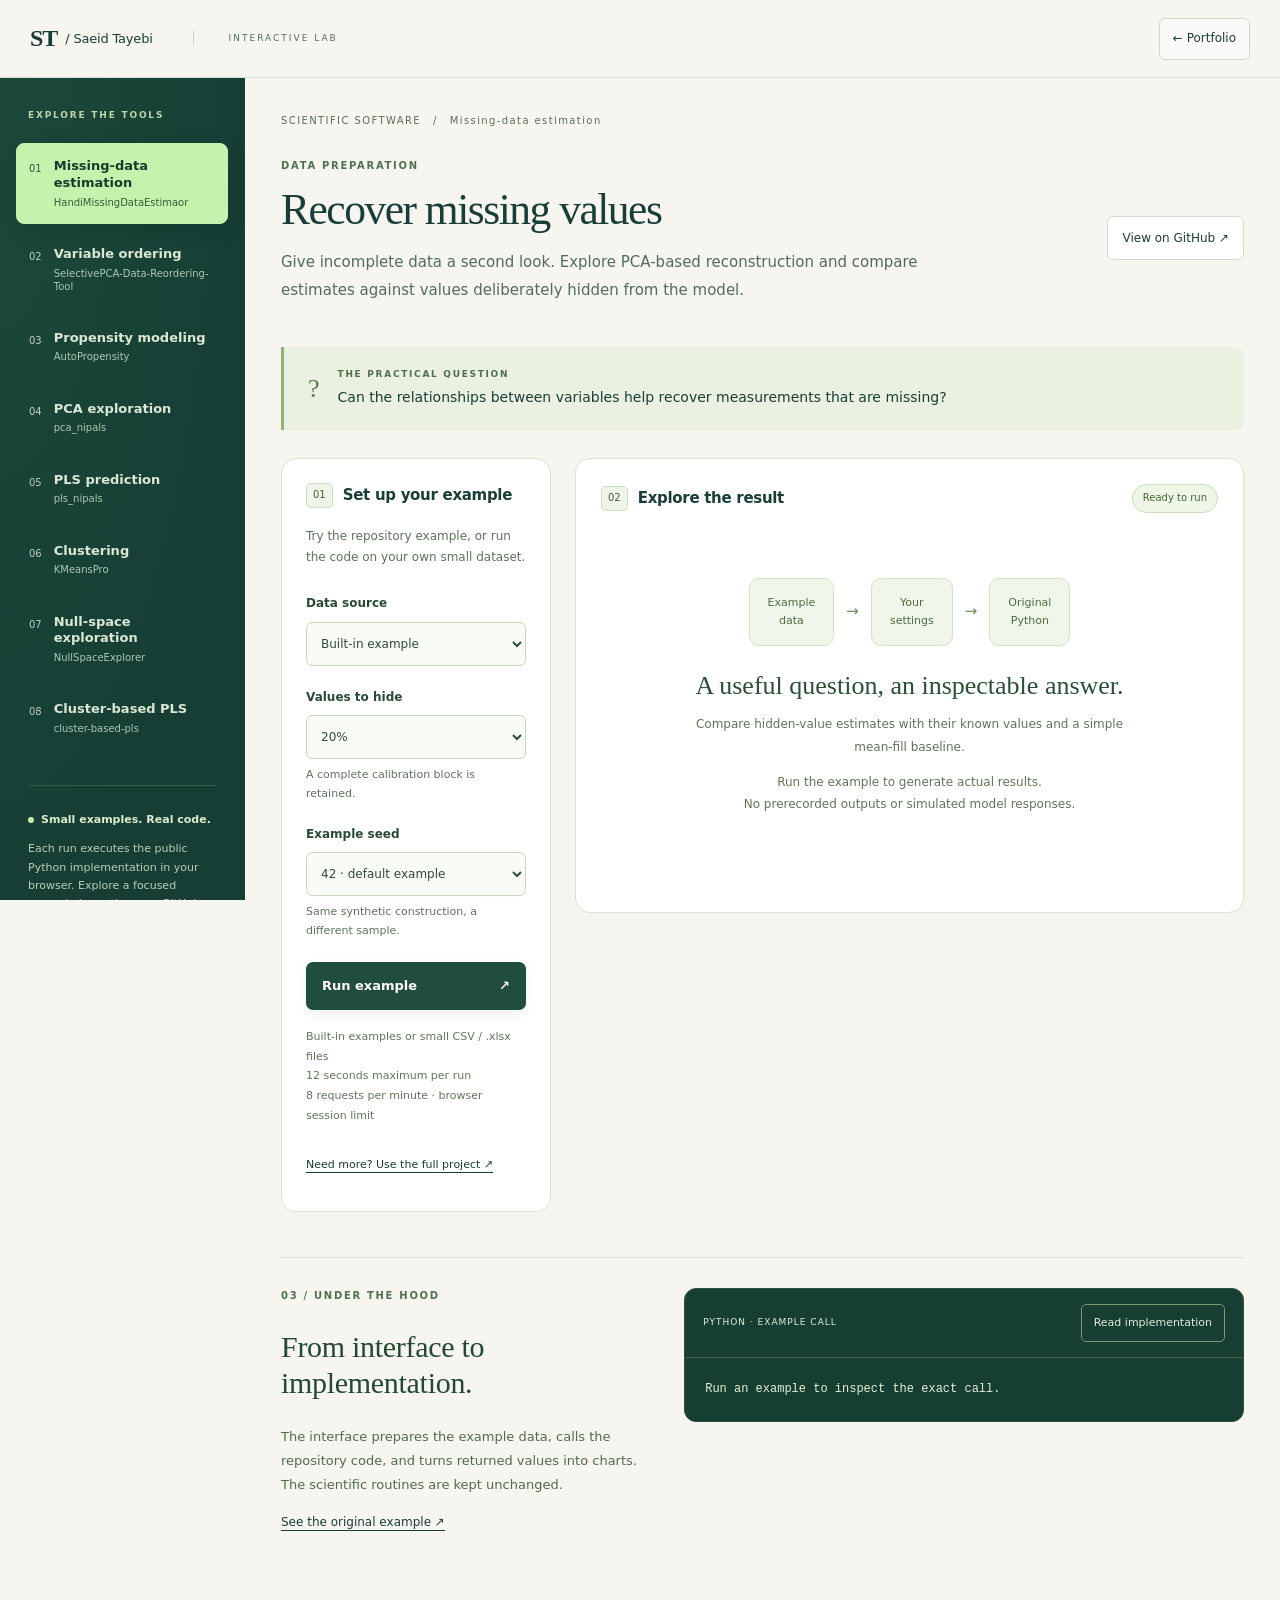
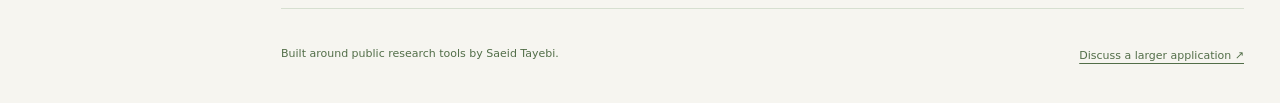
==== lab.html @ c01d47ee "Publish portfolio and browser-powered interactive tools" ====
<!doctype html>
<html lang="en"><head><meta charset="utf-8"><meta name="viewport" content="width=device-width,initial-scale=1"><meta name="description" content="Explore Saeid Tayebi's public scientific Python tools through small, interactive examples."><title>Interactive Lab | Saeid Tayebi</title><link rel="stylesheet" href="lab.css"><script src="browser-runtime.js" defer></script><script src="lab.js" defer></script></head>
<body><a class="skip" href="#workspace">Skip to workspace</a><header class="topbar"><a class="brand" href="./">ST<span> / Saeid Tayebi</span></a><span class="lab-label">INTERACTIVE LAB</span><a href="./#code" class="back">← Portfolio</a></header>
<div class="shell"><aside class="sidebar"><p class="overline">EXPLORE THE TOOLS</p><nav id="tool-nav" aria-label="Scientific tools"></nav><div class="side-note"><span class="status-dot"></span><strong>Small examples. Real code.</strong><p>Each run executes the public Python implementation in your browser. Explore a focused example here, then use GitHub for larger analyses.</p></div><a class="sidebar-source" href="https://github.com/saeid-tayebi">All public repositories ↗</a></aside>
<main id="workspace"><div class="breadcrumb">SCIENTIFIC SOFTWARE <span>/</span> <span id="breadcrumb"></span></div><section class="tool-hero"><div><p id="category" class="overline"></p><h1 id="title"></h1><p id="description" class="description"></p></div><a id="repo-link" class="source-link" href="https://github.com/saeid-tayebi">View on GitHub ↗</a></section>
<div class="question"><span class="question-icon" aria-hidden="true">?</span><div><p class="overline">THE PRACTICAL QUESTION</p><p id="question"></p></div></div>
<div class="workspace-grid"><form id="controls" class="control-panel"><div class="panel-heading"><span class="step">01</span><h2>Set up your example</h2></div><p class="panel-intro">Try the repository example, or run the code on your own small dataset.</p><label class="field"><span class="field-label">Data source</span><select id="data-mode"><option value="example">Built-in example</option><option value="upload">Use my data · CSV / Excel</option></select></label><div id="upload-panel" hidden><label class="field"><span class="field-label">Choose a file</span><input id="upload-file" type="file" accept=".csv,.xlsx"><small id="upload-limit"></small></label><p class="privacy-note">Your file is processed in your browser by the original Python code. It is not uploaded to GitHub or a computation server. The first run downloads Python and its libraries.</p><button id="inspect-file" class="inspect-button" type="button">Read columns</button><p id="file-status" role="status" aria-live="polite"></p><div id="column-select"></div></div><div id="fields"></div><button id="run" class="run-button" type="submit">Run example <span aria-hidden="true">↗</span></button><p class="limit-note">Built-in examples or small CSV / .xlsx files<br>12 seconds maximum per run<br>8 requests per minute · browser session limit</p><a id="full-link" class="full-link" href="https://github.com/saeid-tayebi">Need more? Use the full project ↗</a></form>
<div class="output-panel"><div class="output-heading"><div class="panel-heading"><span class="step">02</span><h2>Explore the result</h2></div><span class="run-state" id="run-state">Ready to run</span></div><div id="notice" role="status" aria-live="polite"></div><div id="empty" class="empty"><div class="flow" aria-hidden="true"><span>Example<br>data</span><i>→</i><span>Your<br>settings</span><i>→</i><span>Original<br>Python</span></div><h3>A useful question, an inspectable answer.</h3><p id="empty-description"></p><p>Run the example to generate actual results.<br>No prerecorded outputs or simulated model responses.</p></div><div id="results" hidden><p id="result-settings" class="result-settings"></p><div id="metrics" class="metrics"></div><div id="charts" class="charts"></div><div class="takeaway"><p class="overline">HOW TO READ THIS</p><p id="insight"></p></div><details class="data-details"><summary>Inspect the result values</summary><div id="table" class="table-wrap" tabindex="0"></div></details><details class="data-details"><summary>Example data & model configuration</summary><p id="dataset"></p><pre id="configuration"></pre></details></div></div></div>
<section class="under-hood"><div><p class="overline">03 / UNDER THE HOOD</p><h2>From interface to implementation.</h2><p>The interface prepares the example data, calls the repository code, and turns returned values into charts. The scientific routines are kept unchanged.</p><a id="example-link" href="https://github.com/saeid-tayebi">See the original example ↗</a></div><div class="code-panel"><div class="code-header"><span>PYTHON · EXAMPLE CALL</span><button id="source-toggle" type="button" aria-expanded="false">Read implementation</button></div><pre><code id="snippet">Run an example to inspect the exact call.</code></pre><div id="implementation" hidden><p id="source-path"></p><pre><code id="source-code"></code></pre></div></div></section>
<footer><p>Built around public research tools by Saeid Tayebi.</p><a href="mailto:tayebis@mcmaster.ca">Discuss a larger application ↗</a></footer></main></div></body></html>
---- lab.css ----
*{box-sizing:border-box}html{scroll-behavior:smooth}body{margin:0;background:#f5f6f2;color:#20352f;font:14px/1.65 system-ui,-apple-system,BlinkMacSystemFont,sans-serif}button,input,select{font:inherit}button,a,summary,select{touch-action:manipulation}a{color:inherit;text-underline-offset:4px}a:hover{color:#a24a2d}button:focus-visible,a:focus-visible,select:focus-visible,summary:focus-visible,[tabindex]:focus-visible{outline:3px solid #cf7547;outline-offset:4px}.skip{position:absolute;left:-10000px}.skip:focus{left:20px;top:10px;z-index:20;background:white;padding:10px}.topbar{height:76px;border-bottom:1px solid #d8dfd7;display:flex;align-items:center;padding:0 35px;background:#fafbf7;gap:40px}.brand{text-decoration:none;font-weight:800;font-size:18px}.brand span{font-size:13px;font-weight:500}.lab-label{font-size:10px;letter-spacing:2px;color:#5b7067;border-left:1px solid #cbd5cc;padding-left:35px}.back{margin-left:auto;font-size:12px;text-decoration:none}.shell{display:grid;grid-template-columns:247px minmax(0,1fr);max-width:1600px;margin:auto}.sidebar{border-right:1px solid #d8dfd7;padding:36px 20px;min-height:calc(100vh - 76px);background:#eef2ea}.overline{font-size:10px;font-weight:750;letter-spacing:1.6px;color:#63776a;margin:0 0 12px}.sidebar>.overline{padding-left:12px}#tool-nav{display:grid;gap:5px}#tool-nav button{border:0;text-align:left;background:transparent;color:#4f645a;cursor:pointer;display:flex;gap:12px;padding:13px 12px;align-items:center;width:100%;border-radius:5px}#tool-nav button:hover{background:#e0e8dc}#tool-nav button.active{background:#204e40;color:#fff;box-shadow:0 4px 10px #23443512}#tool-nav .number{font-size:10px;opacity:.7;align-self:flex-start;margin-top:3px}#tool-nav .nav-title{font-size:13px;font-weight:600;line-height:1.3}#tool-nav small{display:block;font-weight:400;font-size:10px;margin-top:4px;opacity:.8}.side-note{margin:35px 12px 0;border-top:1px solid #cbd6c8;padding-top:25px;font-size:11px;color:#617363}.side-note strong{font-size:11px;color:#324e3e}.status-dot{display:inline-block;width:6px;height:6px;border-radius:100%;background:#4f8867;margin-right:7px}.sidebar-source{display:block;font-size:11px;margin:25px 12px}main{padding:36px 42px 0;min-width:0}.breadcrumb{font-size:9px;letter-spacing:1.4px;color:#809082;display:flex;gap:12px;margin-bottom:28px}.tool-hero{display:flex;gap:25px;align-items:center;justify-content:space-between}.tool-hero>div{max-width:660px}h1{font:normal clamp(32px,3.5vw,48px)/1.1 Georgia,serif;letter-spacing:-1px;margin:10px 0 16px}h2{font-size:15px;line-height:1.3;font-weight:650;letter-spacing:-.3px}h3{font-size:17px;font-weight:550}.description{color:#5c7164;font-size:15px;line-height:1.7}.source-link{font-size:11px;text-decoration:none;white-space:nowrap;border:1px solid #cbd6c8;padding:10px 14px;border-radius:3px}.question{display:flex;gap:18px;align-items:center;background:#e9eee1;border-left:3px solid #a6b98f;padding:18px 22px;margin:25px 0}.question-icon{font:26px Georgia;color:#819369}.question .overline{font-size:9px;margin-bottom:4px}.question p:last-child{margin:0;font-size:14px}.workspace-grid{display:grid;grid-template-columns:245px minmax(0,1fr);gap:22px;align-items:start}.control-panel,.output-panel{background:#fff;border:1px solid #dce3d9;border-radius:7px;padding:22px}.panel-heading{display:flex;align-items:center;gap:10px}.step{border:1px solid #cad7c5;color:#617b55;font-size:10px;padding:3px 6px;border-radius:3px}.panel-heading h2{margin:0}.panel-intro{font-size:11px;line-height:1.7;color:#788577;margin:18px 0 25px}.field{display:block;margin-bottom:22px}.field-label{display:block;font-size:12px;font-weight:650;margin-bottom:8px}.field select{width:100%;border:1px solid #ccd7c8;border-radius:4px;padding:10px;background:#f9fbf6;color:#304a3b;font-size:12px;cursor:pointer}.field small{display:block;font-size:10px;color:#788577;line-height:1.5;margin-top:7px}.run-button{border:0;background:#204e40;color:white;padding:13px 16px;width:100%;border-radius:4px;cursor:pointer;display:flex;justify-content:space-between;align-items:center;font-size:12px;font-weight:650}.run-button:hover{background:#35644c}.run-button:disabled{opacity:.55;cursor:wait}.limit-note{font-size:10px;line-height:1.8;color:#788577;margin:17px 0}.full-link{font-size:10px}.output-panel{padding:22px 24px;min-height:430px}.output-heading{display:flex;justify-content:space-between;align-items:center;gap:15px;margin-bottom:20px}.run-state{font-size:9px;color:#68815b;border:1px solid #d1dec7;background:#f4f8ef;border-radius:20px;padding:4px 9px;white-space:nowrap}.empty{text-align:center;max-width:440px;margin:60px auto;color:#7a8779}.empty h3{color:#4f6555;margin:24px 0 10px;font:22px/1.25 Georgia,serif}.empty p{font-size:12px}.flow{display:flex;justify-content:center;gap:12px;align-items:center}.flow span{font-size:10px;border:1px solid #d7e0ce;background:#f5f8f0;border-radius:6px;padding:12px 16px;color:#647d57}.flow i{font-size:15px;color:#acba9c;font-style:normal}.result-settings{font-size:10px;color:#7c897a;margin-top:0}.metrics{display:grid;grid-template-columns:repeat(3,minmax(0,1fr));gap:12px}.metric{background:#f5f8f0;border:1px solid #e3eadc;border-radius:5px;padding:14px 12px}.metric span{font-size:9px;color:#6f8067;display:block;line-height:1.4;min-height:25px}.metric strong{font-size:22px;line-height:1.3;letter-spacing:-.7px;display:block;color:#244b39;font-weight:550;overflow-wrap:anywhere}.metric small{font-size:11px;margin-left:3px}.charts{display:grid;gap:17px;margin-top:22px}.chart{border:1px solid #e0e7db;border-radius:6px;padding:16px 12px;min-width:0}.chart h3{font-size:12px;margin:0 0 12px 6px}.chart svg{width:100%;height:auto;display:block;overflow:visible}.chart svg circle{transition:r .1s;cursor:crosshair}.chart svg circle:hover{r:6;stroke:#193f31;stroke-width:2}.chart svg rect:hover{stroke:#193f31;stroke-width:2}.chart .plot-note{font-size:9px;color:#778672;margin:7px 8px 0}.chart svg text{font-family:system-ui,sans-serif}.legend{display:flex;gap:15px;justify-content:center;font-size:10px;margin-top:8px}.legend i{display:inline-block;width:7px;height:7px;border-radius:50%;margin-right:5px}.takeaway{background:#eef3e6;padding:17px 20px;border-radius:5px;margin-top:20px}.takeaway .overline{font-size:9px;margin-bottom:7px}.takeaway p:last-child{font-size:12px;color:#4e6348;line-height:1.8;margin:0}.data-details{border-top:1px solid #e2e7de;margin-top:16px;font-size:11px}.data-details summary{padding:13px 0;cursor:pointer;font-weight:550}.data-details p{color:#64735e;line-height:1.8}.table-wrap{overflow:auto;max-height:250px;border:1px solid #dce4d4}table{border-collapse:collapse;width:100%;font-size:10px;white-space:nowrap}th,td{text-align:left;padding:8px 10px;border-bottom:1px solid #e5ebdf}th{background:#eef3e6;position:sticky;top:0}.under-hood{display:grid;grid-template-columns:1fr 1.5fr;gap:30px;margin:45px 0;padding:30px 0;border-top:1px solid #d6dfd0}.under-hood h2{font:26px/1.2 Georgia,serif}.under-hood p:not(.overline){font-size:12px;color:#677961}.under-hood a{font-size:11px}.code-panel{background:#20392f;color:#e2edda;border-radius:6px;overflow:hidden;align-self:start;min-width:0}.code-header{display:flex;justify-content:space-between;align-items:center;gap:12px;border-bottom:1px solid #3a5043;padding:13px 16px;font-size:8px;letter-spacing:1px}.code-header button{font-size:10px;border:1px solid #687e64;background:transparent;color:#e2edda;border-radius:3px;padding:5px 8px;cursor:pointer;letter-spacing:0}pre{font:11px/1.8 ui-monospace,SFMono-Regular,Consolas,monospace;overflow:auto;margin:0;padding:18px;max-height:400px;tab-size:4}.data-details pre{color:#4a6043;padding:5px 0}.code-panel #implementation{border-top:1px solid #3a5043}.code-panel #source-path{font-size:10px;color:#b3c6aa;padding:0 18px}.code-panel #source-code{white-space:pre}#notice:not(:empty){padding:12px;background:#fcf2e5;color:#885531;border:1px solid #e9d4b6;font-size:12px;border-radius:4px;margin-bottom:15px}footer{border-top:1px solid #d6dfd0;display:flex;justify-content:space-between;gap:20px;padding:23px 0;font-size:10px;color:#7a8973}.heatmaps{display:grid;grid-template-columns:1fr 1fr;gap:12px}.heatmaps h4{font-size:10px;margin:0 0 8px;color:#63735d}.heat-grid{display:grid;gap:2px}.cell{height:8px;min-width:6px;border-radius:1px}.cell:hover{outline:2px solid #243e2e;outline-offset:1px}.cell.missing{background:#c57752!important}.heat-label{font-size:9px;color:#738369;margin-top:7px}@media(min-width:1400px){.charts{grid-template-columns:1fr 1fr}.chart svg{min-height:200px}.heatmaps{grid-template-columns:1fr}.cell{height:5px}}@media(max-width:1100px){main{padding:28px 24px 0}.shell{grid-template-columns:210px minmax(0,1fr)}.sidebar{padding:30px 12px}.workspace-grid{grid-template-columns:1fr}.control-panel{display:grid;grid-template-columns:1fr 1fr;gap:0 25px}.panel-intro{margin:10px 0 18px}.control-panel .panel-heading,.control-panel .panel-intro{grid-column:1/-1}.control-panel #fields{grid-row:3/7}.run-button{align-self:start}.limit-note{margin:15px 0 0}.full-link{margin-top:14px}.under-hood{grid-template-columns:1fr}.tool-hero{align-items:flex-start}.source-link{font-size:10px}}@media(max-width:700px){.topbar{padding:0 18px;height:65px;gap:15px}.lab-label{display:none}.brand span{font-size:11px}.back{font-size:11px}.shell{display:block}.sidebar{min-height:0;border-right:0;border-bottom:1px solid #d6dfd0;padding:15px}.sidebar>.overline{display:none}#tool-nav{display:flex;overflow:auto;padding-bottom:6px;gap:8px}#tool-nav button{min-width:155px;border:1px solid #d4dfcb;padding:10px}.side-note,.sidebar-source{display:none}main{padding:22px 16px 0}.breadcrumb{font-size:8px;margin-bottom:20px}.tool-hero{display:block}.tool-hero h1{font-size:36px}.source-link{display:inline-block;margin:0 0 8px}.description{font-size:14px}.question{padding:15px;gap:12px}.question p:last-child{font-size:12px}.control-panel{display:block;padding:20px}.control-panel #fields{display:grid;grid-template-columns:1fr 1fr;gap:16px}.field{margin:0 0 18px}.field-label{font-size:11px}.field small{font-size:9px}.output-panel{padding:18px 14px}.metrics{gap:7px}.metric{padding:10px 8px}.metric span{font-size:8px;min-height:32px}.metric strong{font-size:19px}.output-heading{gap:8px}.run-state{font-size:8px}.panel-heading h2{font-size:13px}.step{font-size:9px}.empty{margin:30px auto}.under-hood{margin:30px 0;gap:18px}footer{display:block}footer a{display:inline-block;margin-bottom:15px}.charts{gap:12px}.chart{padding:14px 9px}.code-header{flex-wrap:wrap}.heatmaps{gap:8px}}@media(prefers-reduced-motion:reduce){html{scroll-behavior:auto}*{transition:none!important}}

#upload-panel{border-top:1px solid #dde5d7;border-bottom:1px solid #dde5d7;margin-bottom:22px;padding:18px 0}.privacy-note{font-size:10px;color:#65775d;line-height:1.7;background:#f0f5e9;padding:12px;border-radius:4px}#upload-file{font-size:10px;max-width:100%;width:100%}.inspect-button{background:#eef4e7;color:#315238;border:1px solid #bdcfb0;border-radius:4px;padding:8px 12px;font-size:11px;cursor:pointer}.inspect-button:disabled{opacity:.5}.column-group{margin:18px 0;padding:0;border:0}.column-group legend{font-size:11px;font-weight:650;margin-bottom:8px}.column-choice{display:flex;gap:7px;align-items:flex-start;font-size:11px;margin:7px 0;overflow-wrap:anywhere}.column-choice input{accent-color:#28543e}.column-choice small{display:block;color:#7d8977;font-size:9px}.target-input{width:100%;border:1px solid #cbd6c4;padding:8px;border-radius:4px;font-size:12px}#file-status{font-size:10px;color:#5e7357;overflow-wrap:anywhere}#column-select select{width:100%}@media(max-width:1100px){#data-mode{max-width:100%}#upload-panel{grid-column:1/-1}.control-panel>.field{grid-column:1/-1}}

[hidden]{display:none!important}
/* Shared portfolio identity: ivory workspace, teal navigation, mint accents. */
:root{--lab-ink:#193d37;--lab-muted:#526b60;--lab-line:#d8e2d4;--lab-mint:#c5f3ad}body{background:#f6f5f0;color:var(--lab-ink);font-size:14px;-webkit-font-smoothing:antialiased}::selection{background:#c5f3ad;color:#173d30}.topbar{position:sticky;top:0;z-index:10;background:#f6f5f0f5;backdrop-filter:blur(14px);height:78px;border-color:#d7dfd6;padding:0 30px}.brand{display:flex;align-items:center;gap:8px;font-family:Georgia,serif;font-size:24px;letter-spacing:-1px}.brand span{font-family:system-ui,sans-serif;letter-spacing:-.2px;font-size:13px}.lab-label{font-size:9px;color:#536f5c}.back{border:1px solid #ccdaca;border-radius:6px;padding:9px 13px;font-size:12px;min-height:42px;display:flex;align-items:center;background:#fff8}.back:hover{background:#e8f1df;color:#234a35}.shell{grid-template-columns:245px minmax(0,1fr);max-width:1600px}.sidebar{background:radial-gradient(ellipse at 0 0,#38724f33,transparent 70%),#163e35;border-color:#163e35;padding:30px 16px;position:sticky;top:78px;height:calc(100vh - 78px);min-height:0;overflow:auto}.sidebar>.overline{color:#bed4ac;font-size:9px;letter-spacing:1.8px;margin:0 0 20px}#tool-nav{gap:7px}#tool-nav button{color:#dce8d6;min-height:64px;border-radius:8px;padding:14px 12px;border:1px solid transparent;transition:background .16s,color .16s,border-color .16s}#tool-nav button:hover{background:#2a5441;color:#fff;border-color:#4d7157}#tool-nav button.active{background:#c5f3ad;color:#173b2b;box-shadow:0 6px 20px #061a1320;border-color:#c5f3ad}#tool-nav .nav-title{font-size:13px;font-weight:600}#tool-nav small{font-size:10px;opacity:1;color:#aec9b0;overflow-wrap:anywhere}#tool-nav button.active small{color:#355d38}#tool-nav .number{color:inherit;opacity:.85}.side-note{border-color:#87ac7e44;color:#bcd0b6;font-size:11px}.side-note strong{color:#deefcf;font-size:11px}.status-dot{background:#c5f3ad}.sidebar-source{color:#d3e5c8;font-size:11px;min-height:44px;display:flex;align-items:center}.sidebar button:focus-visible,.sidebar a:focus-visible{outline-color:#d8ffbd}main{padding:35px 36px 0}.breadcrumb{color:#567052;font-size:10px;margin-bottom:28px}.tool-hero{gap:25px}.tool-hero h1{font-size:clamp(34px,3.4vw,51px);line-height:1.08;letter-spacing:-1.5px;max-width:740px}.overline{color:#50714f;font-size:10px;letter-spacing:1.7px}.description{font-size:15px;color:#526b60;max-width:700px;line-height:1.85}.source-link{border-radius:6px;min-height:44px;display:inline-flex;align-items:center;background:#fff;font-size:12px;border-color:#d2ddcd}.source-link:hover{background:#eaf2e1;color:#234a35}.question{border-left:3px solid #91b271;background:#eaf1e1;border-radius:0 10px 10px 0;margin:28px 0;padding:20px 24px}.question .overline{font-size:9px;color:#4f7049}.question p:last-child{font-size:14px;font-weight:500;line-height:1.7}.question-icon{color:#567b49}.workspace-grid{grid-template-columns:270px minmax(0,1fr);gap:24px}.control-panel,.output-panel{border:1px solid #d9e3d3;border-radius:15px;box-shadow:0 7px 24px #133b2304}.control-panel{padding:24px;background:#fff}.output-panel{padding:25px;min-height:455px}.step{background:#f0f5e9;border-color:#cbddbc;color:#416139;border-radius:5px;font-size:10px}.panel-heading h2{font-size:15px}.panel-intro{font-size:12px;color:#5c7359;line-height:1.8}.field-label{font-size:12px;color:#294b35}.field select,.target-input{min-height:44px;border-radius:6px;border-color:#c8d7be;background:#f9fbf6;font-size:12px;box-shadow:0 1px 2px #133b2303}.field small{font-size:11px;line-height:1.65;color:#5e735b}.run-button{background:#204d3c;border-radius:7px;min-height:48px;font-size:13px;box-shadow:0 5px 12px #204d3c12;transition:background .18s,transform .18s}.run-button:hover{background:#32684c;transform:translateY(-1px)}.run-button:disabled{transform:none;box-shadow:none}.limit-note{font-size:11px;color:#60775b}.full-link{font-size:11px;line-height:1.8;display:block;padding:6px 0}.run-state{font-size:10px;padding:5px 10px;background:#eef6e6;border-color:#c8ddba;color:#416836}.empty{margin:65px auto;color:#607558}.empty h3{font-size:26px;line-height:1.2;color:#2b5038}.empty p{font-size:12px;line-height:1.9}.flow span{background:#f0f6e9;border-color:#d3e3c8;border-radius:10px;font-size:11px;color:#4b6c3f;padding:15px 18px}.flow i{color:#718e5e}.result-settings{font-size:11px;color:#56714e;line-height:1.8}.metric{background:#f2f7ec;border-color:#dbe8cf;padding:17px 14px;border-radius:9px}.metric span{font-size:10px;color:#48683e;line-height:1.55;min-height:30px}.metric strong{font-size:27px;color:#214a32;font-weight:550;letter-spacing:-1px}.chart{border-color:#dce6d5;padding:20px 15px;border-radius:11px;background:#fff}.chart h3{font-size:13px;line-height:1.5;margin-bottom:17px;color:#2a4b34}.chart svg text{fill:#4e6648}.chart .plot-note{font-size:10px;color:#5c7254;line-height:1.75}.heatmaps h4{font-size:11px;color:#526d48;line-height:1.6}.heat-label{font-size:10px;line-height:1.7;color:#57724d}.takeaway{padding:20px 22px;background:#eaf3df;border-radius:10px;border:1px solid #dce9cc}.takeaway .overline{font-size:9px;color:#4e703d}.takeaway p:last-child{font-size:12px;color:#3d5e32;line-height:1.85}.data-details{font-size:12px;border-color:#dfe7d8}.data-details summary{min-height:48px;padding:15px 0;font-weight:550;color:#385b30}.data-details p{color:#526a48}.table-wrap{border-radius:6px;border-color:#d3e1c8}table{font-size:11px}th{background:#edf4e4;color:#38552f}td{color:#3f573a;padding:10px}.under-hood{margin-top:45px;border-color:#d7e1d0;grid-template-columns:1fr 1.5fr}.under-hood h2{font-size:30px;line-height:1.18;color:#234833}.under-hood p:not(.overline){font-size:13px;line-height:1.85;color:#526b4c}.under-hood a{font-size:12px}.code-panel{border-radius:12px;background:#173e32;border:1px solid #28503c;color:#e3f2d9}.code-header{padding:15px 18px;font-size:9px;border-color:#456143}.code-header button{font-size:11px;min-height:38px;padding:7px 12px;border-color:#7c9870;border-radius:5px}.code-header button:hover{background:#345d42}pre{font-size:12px;line-height:1.9;padding:20px}.data-details pre{font-size:11px}.code-panel #source-path{font-size:11px;color:#c3d9b4}.code-panel #implementation{border-color:#456143}#notice:not(:empty){font-size:12px;line-height:1.8;border-radius:8px;padding:15px;background:#fff6e8;color:#78502b;border-color:#e6d0b4}.privacy-note{font-size:11px;line-height:1.8;color:#46633b;background:#edf5e3;padding:14px;border-radius:8px}.inspect-button{font-size:12px;min-height:44px;border-radius:6px;background:#edf6e3;color:#315d2b;border-color:#c1d9ae}.inspect-button:hover{background:#dfeecd}#upload-file{font-size:11px;line-height:1.8}#upload-file::file-selector-button{background:#eef5e5;border:1px solid #bbd2a7;color:#31562b;border-radius:5px;padding:8px;font:inherit;cursor:pointer;margin-right:8px}.column-group legend{font-size:12px;color:#31542d}.column-choice{font-size:12px;min-height:30px;line-height:1.7;align-items:center}.column-choice input{width:16px;height:16px;flex:none}.column-choice small{font-size:10px;color:#58754e}#file-status{font-size:11px;line-height:1.8;color:#456c38}footer{font-size:11px;color:#526e48;padding:25px 0}footer a{min-height:44px;display:flex;align-items:center}.legend{font-size:11px;color:#4c6544}.skip:focus{border-radius:6px;border:1px solid #a3bd91}button:focus-visible,a:focus-visible,select:focus-visible,summary:focus-visible,input:focus-visible,[tabindex]:focus-visible{outline:3px solid #b17137;outline-offset:4px}@media(min-width:1400px){.charts{grid-template-columns:1fr 1fr}}@media(max-width:1050px){.workspace-grid{grid-template-columns:1fr}.control-panel{display:block}.control-panel #fields{display:grid;grid-template-columns:1fr 1fr;gap:20px}.control-panel>.field{max-width:100%}.shell{grid-template-columns:215px minmax(0,1fr)}main{padding:30px 28px 0}.under-hood{grid-template-columns:1fr}.tool-hero{flex-wrap:wrap;gap:5px}.source-link{margin-bottom:8px}}@media(max-width:740px){.topbar{padding:0 16px;height:68px;gap:10px}.brand{font-size:22px}.brand span{font-size:11px}.back{font-size:11px;padding:8px 10px;min-height:42px}.shell{display:block}.sidebar{position:relative;top:auto;height:auto;padding:12px 14px;overflow:visible;border-bottom:0}.sidebar>.overline{display:none}#tool-nav{display:flex;overflow:auto;gap:8px;padding-bottom:5px;scrollbar-width:thin;scrollbar-color:#76956b #163e35}#tool-nav button{min-width:170px;min-height:58px;padding:10px 12px;border-color:#57745370}#tool-nav .nav-title{font-size:12px}#tool-nav small{font-size:9px}.side-note,.sidebar-source{display:none}main{padding:25px 16px 0}.breadcrumb{font-size:9px;margin-bottom:22px}.tool-hero h1{font-size:38px;line-height:1.08;letter-spacing:-1px}.description{font-size:14px;line-height:1.85}.source-link{font-size:11px}.question{padding:17px 18px;margin:23px 0;border-radius:0 9px 9px 0}.question p:last-child{font-size:13px}.question .overline{font-size:8px}.control-panel{padding:22px}.control-panel #fields{gap:15px}.field-label{font-size:12px}.field small{font-size:10px}.field select{font-size:12px}.output-panel{padding:22px 15px}.panel-heading h2{font-size:14px}.metrics{gap:8px}.metric{padding:13px 10px}.metric span{font-size:9px;min-height:35px}.metric strong{font-size:22px}.run-state{font-size:9px}.charts{grid-template-columns:1fr}.chart{padding:18px 10px}.chart h3{font-size:13px}.chart .plot-note{font-size:10px}.empty{margin:40px auto}.flow{gap:8px}.flow span{padding:12px;font-size:10px}.takeaway{padding:17px}.under-hood{margin-top:35px}.code-header{padding:13px;flex-wrap:wrap}.code-panel pre{padding:17px;font-size:11px}.privacy-note{font-size:11px}.column-choice{min-height:34px}footer{display:block}.lab-label{display:none}.output-heading{flex-wrap:wrap;gap:12px}}@media(prefers-reduced-motion:reduce){*,*::before,*::after{animation:none!important;transition:none!important;scroll-behavior:auto!important}}
.code-panel button:focus-visible{outline-color:#d3f8b8}.full-link{min-height:44px;display:flex;align-items:center}

.charts{grid-template-columns:1fr}@media(min-width:1750px){.charts{grid-template-columns:1fr 1fr}}
html{scroll-padding-top:95px}
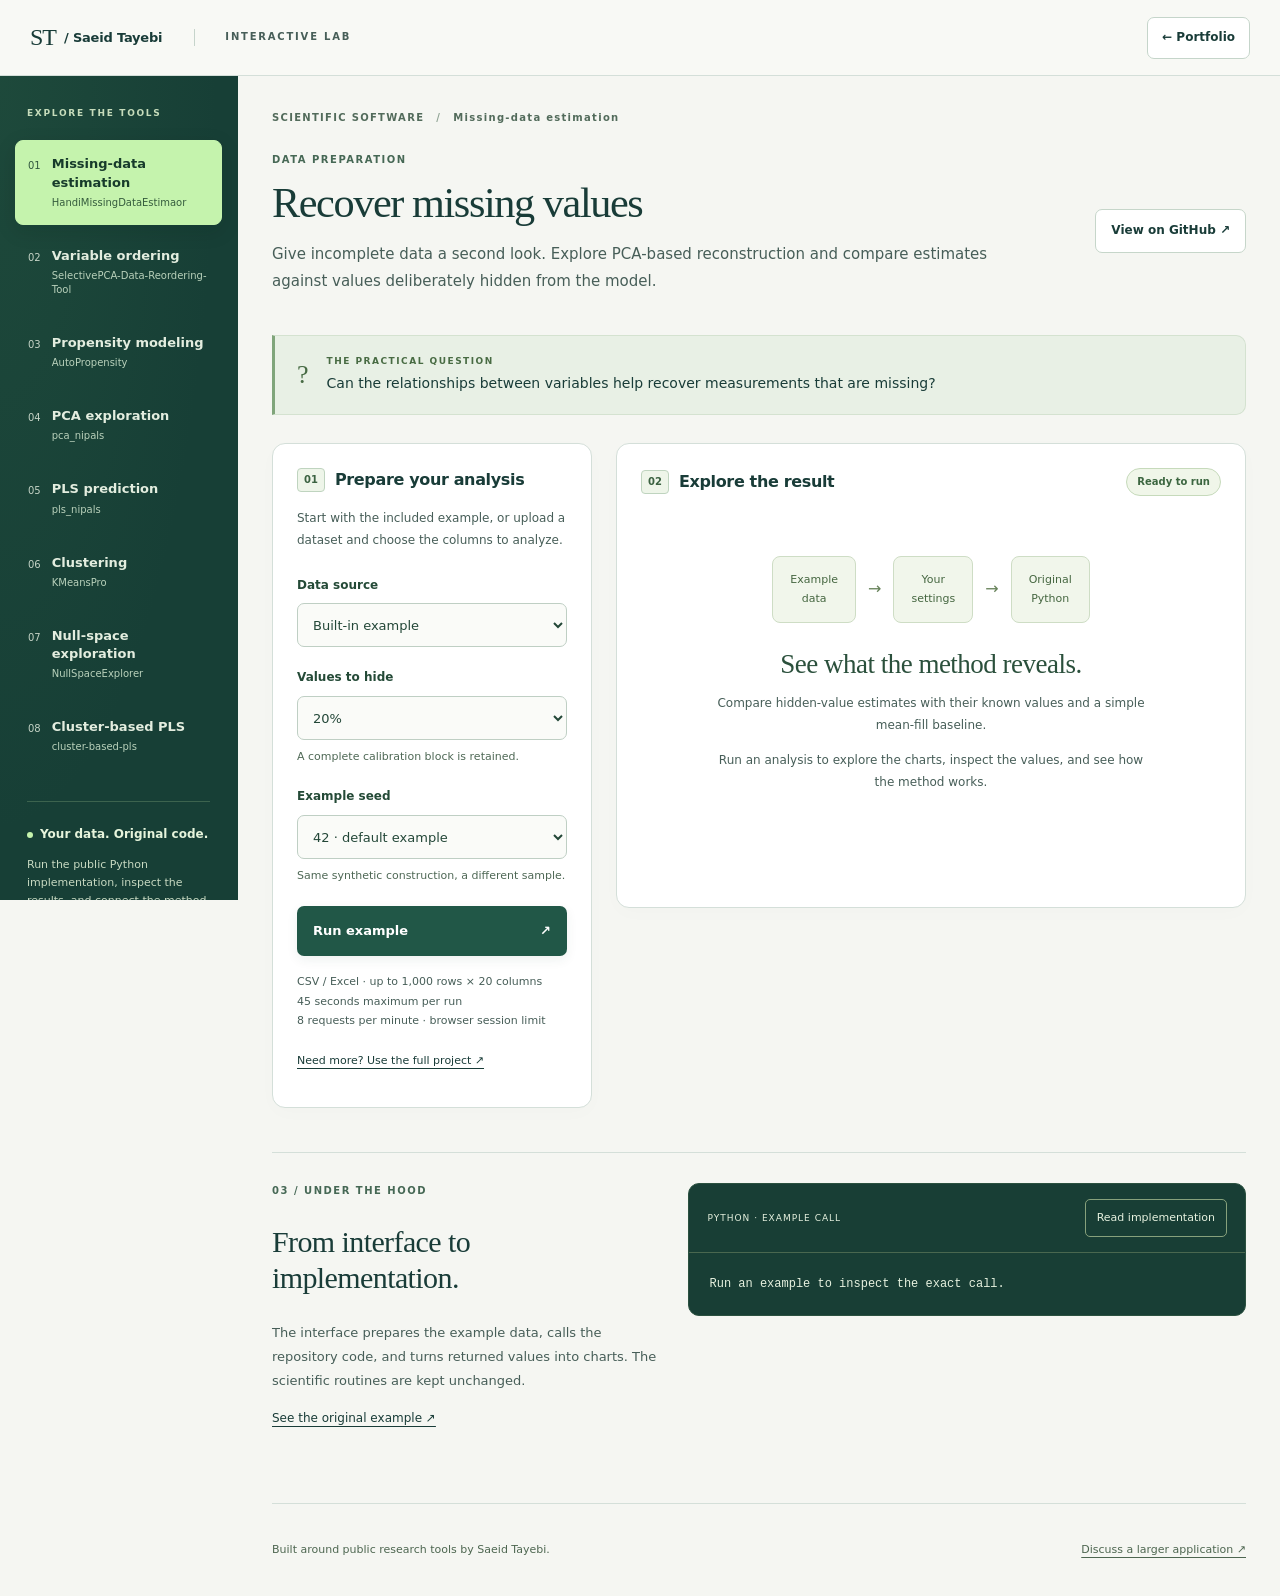
==== commit 4821e38c: "Improve lab workspace and research positioning Add typed data preview and column roles, 1000-row/20-" ====
--- a/lab.html
+++ b/lab.html
@@ -1,10 +1,10 @@
 <!doctype html>
-<html lang="en"><head><meta charset="utf-8"><meta name="viewport" content="width=device-width,initial-scale=1"><meta name="description" content="Explore Saeid Tayebi's public scientific Python tools through small, interactive examples."><title>Interactive Lab | Saeid Tayebi</title><link rel="stylesheet" href="lab.css"><script src="browser-runtime.js" defer></script><script src="lab.js" defer></script></head>
+<html lang="en"><head><meta charset="utf-8"><meta name="viewport" content="width=device-width,initial-scale=1"><meta name="description" content="Explore Saeid Tayebi's scientific Python tools with interactive examples and your own data."><title>Interactive Lab | Saeid Tayebi</title><link rel="stylesheet" href="lab.css?v=a22dde185ed4"><script src="catalog.js?v=ec294358a67b" defer></script><script src="browser-runtime.js?v=b8a8ad19ab52" defer></script><script src="lab.js?v=eb72facecb66" defer></script></head>
 <body><a class="skip" href="#workspace">Skip to workspace</a><header class="topbar"><a class="brand" href="./">ST<span> / Saeid Tayebi</span></a><span class="lab-label">INTERACTIVE LAB</span><a href="./#code" class="back">← Portfolio</a></header>
-<div class="shell"><aside class="sidebar"><p class="overline">EXPLORE THE TOOLS</p><nav id="tool-nav" aria-label="Scientific tools"></nav><div class="side-note"><span class="status-dot"></span><strong>Small examples. Real code.</strong><p>Each run executes the public Python implementation in your browser. Explore a focused example here, then use GitHub for larger analyses.</p></div><a class="sidebar-source" href="https://github.com/saeid-tayebi">All public repositories ↗</a></aside>
+<div class="shell"><aside class="sidebar"><p class="overline">EXPLORE THE TOOLS</p><nav id="tool-nav" aria-label="Scientific tools"></nav><div class="side-note"><span class="status-dot"></span><strong>Your data. Original code.</strong><p>Run the public Python implementation, inspect the results, and connect the method to a practical question.</p></div><a class="sidebar-source" href="https://github.com/saeid-tayebi">All public repositories ↗</a></aside>
 <main id="workspace"><div class="breadcrumb">SCIENTIFIC SOFTWARE <span>/</span> <span id="breadcrumb"></span></div><section class="tool-hero"><div><p id="category" class="overline"></p><h1 id="title"></h1><p id="description" class="description"></p></div><a id="repo-link" class="source-link" href="https://github.com/saeid-tayebi">View on GitHub ↗</a></section>
 <div class="question"><span class="question-icon" aria-hidden="true">?</span><div><p class="overline">THE PRACTICAL QUESTION</p><p id="question"></p></div></div>
-<div class="workspace-grid"><form id="controls" class="control-panel"><div class="panel-heading"><span class="step">01</span><h2>Set up your example</h2></div><p class="panel-intro">Try the repository example, or run the code on your own small dataset.</p><label class="field"><span class="field-label">Data source</span><select id="data-mode"><option value="example">Built-in example</option><option value="upload">Use my data · CSV / Excel</option></select></label><div id="upload-panel" hidden><label class="field"><span class="field-label">Choose a file</span><input id="upload-file" type="file" accept=".csv,.xlsx"><small id="upload-limit"></small></label><p class="privacy-note">Your file is processed in your browser by the original Python code. It is not uploaded to GitHub or a computation server. The first run downloads Python and its libraries.</p><button id="inspect-file" class="inspect-button" type="button">Read columns</button><p id="file-status" role="status" aria-live="polite"></p><div id="column-select"></div></div><div id="fields"></div><button id="run" class="run-button" type="submit">Run example <span aria-hidden="true">↗</span></button><p class="limit-note">Built-in examples or small CSV / .xlsx files<br>12 seconds maximum per run<br>8 requests per minute · browser session limit</p><a id="full-link" class="full-link" href="https://github.com/saeid-tayebi">Need more? Use the full project ↗</a></form>
-<div class="output-panel"><div class="output-heading"><div class="panel-heading"><span class="step">02</span><h2>Explore the result</h2></div><span class="run-state" id="run-state">Ready to run</span></div><div id="notice" role="status" aria-live="polite"></div><div id="empty" class="empty"><div class="flow" aria-hidden="true"><span>Example<br>data</span><i>→</i><span>Your<br>settings</span><i>→</i><span>Original<br>Python</span></div><h3>A useful question, an inspectable answer.</h3><p id="empty-description"></p><p>Run the example to generate actual results.<br>No prerecorded outputs or simulated model responses.</p></div><div id="results" hidden><p id="result-settings" class="result-settings"></p><div id="metrics" class="metrics"></div><div id="charts" class="charts"></div><div class="takeaway"><p class="overline">HOW TO READ THIS</p><p id="insight"></p></div><details class="data-details"><summary>Inspect the result values</summary><div id="table" class="table-wrap" tabindex="0"></div></details><details class="data-details"><summary>Example data & model configuration</summary><p id="dataset"></p><pre id="configuration"></pre></details></div></div></div>
+<div class="workspace-grid"><form id="controls" class="control-panel"><div class="panel-heading"><span class="step">01</span><h2>Prepare your analysis</h2></div><p class="panel-intro">Start with the included example, or upload a dataset and choose the columns to analyze.</p><label class="field"><span class="field-label">Data source</span><select id="data-mode"><option value="example">Built-in example</option><option value="upload">Use my data · CSV / Excel</option></select></label><div id="upload-panel" hidden><label class="field"><span class="field-label">1. Add your dataset</span><input id="upload-file" type="file" accept=".csv,.xlsx"><small id="upload-limit"></small></label><p class="privacy-note">Your file stays in this browser. The original Python implementation processes it locally. The first analysis downloads Python and its libraries; no account or installation is needed.</p><button id="inspect-file" class="inspect-button" type="button">Preview data & choose columns</button><p id="file-status" role="status" aria-live="polite"></p><div id="column-select" aria-label="Column roles"></div></div><div id="fields"></div><div class="run-actions"><button id="run" class="run-button" type="submit">Run example <span aria-hidden="true">↗</span></button><button id="cancel-run" class="cancel-button" type="button" hidden>Cancel</button></div><p class="limit-note">CSV / Excel · up to 1,000 rows × 20 columns<br>45 seconds maximum per run<br>8 requests per minute · browser session limit</p><a id="full-link" class="full-link" href="https://github.com/saeid-tayebi">Need more? Use the full project ↗</a></form>
+<div class="output-panel"><section id="data-preview" class="data-preview" aria-labelledby="preview-title" hidden><div class="preview-heading"><div><p class="overline">DATA WORKSPACE</p><h2 id="preview-title">Your data, before the analysis.</h2></div><span class="preview-badge">Preview</span></div><p id="preview-summary" class="preview-summary"></p><div class="preview-legend" aria-label="Column and cell legend"><span><i class="preview-input" aria-hidden="true"></i>Input</span><span><i class="preview-output" aria-hidden="true"></i>Output / action</span><span><i class="preview-missing" aria-hidden="true"></i>Missing value</span><span><i class="preview-excluded" aria-hidden="true"></i>Not selected</span></div><div id="preview-table" class="preview-table" tabindex="0" role="region" aria-label="Uploaded data preview. Scroll to inspect all columns."></div><p id="preview-status" class="preview-status" role="status" aria-live="polite"></p></section><div class="output-heading"><div class="panel-heading"><span class="step">02</span><h2>Explore the result</h2></div><span class="run-state" id="run-state">Ready to run</span></div><div id="notice" role="status" aria-live="polite"></div><div id="empty" class="empty"><div class="flow" aria-hidden="true"><span>Example<br>data</span><i>→</i><span>Your<br>settings</span><i>→</i><span>Original<br>Python</span></div><h3>See what the method reveals.</h3><p id="empty-description"></p><p>Run an analysis to explore the charts, inspect the values, and see how the method works.</p></div><div id="results" hidden><p id="result-settings" class="result-settings"></p><div id="metrics" class="metrics"></div><div id="charts" class="charts"></div><div class="takeaway"><p class="overline">HOW TO READ THIS</p><p id="insight"></p></div><details class="data-details"><summary>Inspect the result values</summary><div id="table" class="table-wrap" tabindex="0"></div></details><details class="data-details"><summary>Example data & model configuration</summary><p id="dataset"></p><pre id="configuration"></pre></details></div></div></div>
 <section class="under-hood"><div><p class="overline">03 / UNDER THE HOOD</p><h2>From interface to implementation.</h2><p>The interface prepares the example data, calls the repository code, and turns returned values into charts. The scientific routines are kept unchanged.</p><a id="example-link" href="https://github.com/saeid-tayebi">See the original example ↗</a></div><div class="code-panel"><div class="code-header"><span>PYTHON · EXAMPLE CALL</span><button id="source-toggle" type="button" aria-expanded="false">Read implementation</button></div><pre><code id="snippet">Run an example to inspect the exact call.</code></pre><div id="implementation" hidden><p id="source-path"></p><pre><code id="source-code"></code></pre></div></div></section>
 <footer><p>Built around public research tools by Saeid Tayebi.</p><a href="mailto:tayebis@mcmaster.ca">Discuss a larger application ↗</a></footer></main></div></body></html>
--- a/lab.css
+++ b/lab.css
@@ -1,11 +1,222 @@
-*{box-sizing:border-box}html{scroll-behavior:smooth}body{margin:0;background:#f5f6f2;color:#20352f;font:14px/1.65 system-ui,-apple-system,BlinkMacSystemFont,sans-serif}button,input,select{font:inherit}button,a,summary,select{touch-action:manipulation}a{color:inherit;text-underline-offset:4px}a:hover{color:#a24a2d}button:focus-visible,a:focus-visible,select:focus-visible,summary:focus-visible,[tabindex]:focus-visible{outline:3px solid #cf7547;outline-offset:4px}.skip{position:absolute;left:-10000px}.skip:focus{left:20px;top:10px;z-index:20;background:white;padding:10px}.topbar{height:76px;border-bottom:1px solid #d8dfd7;display:flex;align-items:center;padding:0 35px;background:#fafbf7;gap:40px}.brand{text-decoration:none;font-weight:800;font-size:18px}.brand span{font-size:13px;font-weight:500}.lab-label{font-size:10px;letter-spacing:2px;color:#5b7067;border-left:1px solid #cbd5cc;padding-left:35px}.back{margin-left:auto;font-size:12px;text-decoration:none}.shell{display:grid;grid-template-columns:247px minmax(0,1fr);max-width:1600px;margin:auto}.sidebar{border-right:1px solid #d8dfd7;padding:36px 20px;min-height:calc(100vh - 76px);background:#eef2ea}.overline{font-size:10px;font-weight:750;letter-spacing:1.6px;color:#63776a;margin:0 0 12px}.sidebar>.overline{padding-left:12px}#tool-nav{display:grid;gap:5px}#tool-nav button{border:0;text-align:left;background:transparent;color:#4f645a;cursor:pointer;display:flex;gap:12px;padding:13px 12px;align-items:center;width:100%;border-radius:5px}#tool-nav button:hover{background:#e0e8dc}#tool-nav button.active{background:#204e40;color:#fff;box-shadow:0 4px 10px #23443512}#tool-nav .number{font-size:10px;opacity:.7;align-self:flex-start;margin-top:3px}#tool-nav .nav-title{font-size:13px;font-weight:600;line-height:1.3}#tool-nav small{display:block;font-weight:400;font-size:10px;margin-top:4px;opacity:.8}.side-note{margin:35px 12px 0;border-top:1px solid #cbd6c8;padding-top:25px;font-size:11px;color:#617363}.side-note strong{font-size:11px;color:#324e3e}.status-dot{display:inline-block;width:6px;height:6px;border-radius:100%;background:#4f8867;margin-right:7px}.sidebar-source{display:block;font-size:11px;margin:25px 12px}main{padding:36px 42px 0;min-width:0}.breadcrumb{font-size:9px;letter-spacing:1.4px;color:#809082;display:flex;gap:12px;margin-bottom:28px}.tool-hero{display:flex;gap:25px;align-items:center;justify-content:space-between}.tool-hero>div{max-width:660px}h1{font:normal clamp(32px,3.5vw,48px)/1.1 Georgia,serif;letter-spacing:-1px;margin:10px 0 16px}h2{font-size:15px;line-height:1.3;font-weight:650;letter-spacing:-.3px}h3{font-size:17px;font-weight:550}.description{color:#5c7164;font-size:15px;line-height:1.7}.source-link{font-size:11px;text-decoration:none;white-space:nowrap;border:1px solid #cbd6c8;padding:10px 14px;border-radius:3px}.question{display:flex;gap:18px;align-items:center;background:#e9eee1;border-left:3px solid #a6b98f;padding:18px 22px;margin:25px 0}.question-icon{font:26px Georgia;color:#819369}.question .overline{font-size:9px;margin-bottom:4px}.question p:last-child{margin:0;font-size:14px}.workspace-grid{display:grid;grid-template-columns:245px minmax(0,1fr);gap:22px;align-items:start}.control-panel,.output-panel{background:#fff;border:1px solid #dce3d9;border-radius:7px;padding:22px}.panel-heading{display:flex;align-items:center;gap:10px}.step{border:1px solid #cad7c5;color:#617b55;font-size:10px;padding:3px 6px;border-radius:3px}.panel-heading h2{margin:0}.panel-intro{font-size:11px;line-height:1.7;color:#788577;margin:18px 0 25px}.field{display:block;margin-bottom:22px}.field-label{display:block;font-size:12px;font-weight:650;margin-bottom:8px}.field select{width:100%;border:1px solid #ccd7c8;border-radius:4px;padding:10px;background:#f9fbf6;color:#304a3b;font-size:12px;cursor:pointer}.field small{display:block;font-size:10px;color:#788577;line-height:1.5;margin-top:7px}.run-button{border:0;background:#204e40;color:white;padding:13px 16px;width:100%;border-radius:4px;cursor:pointer;display:flex;justify-content:space-between;align-items:center;font-size:12px;font-weight:650}.run-button:hover{background:#35644c}.run-button:disabled{opacity:.55;cursor:wait}.limit-note{font-size:10px;line-height:1.8;color:#788577;margin:17px 0}.full-link{font-size:10px}.output-panel{padding:22px 24px;min-height:430px}.output-heading{display:flex;justify-content:space-between;align-items:center;gap:15px;margin-bottom:20px}.run-state{font-size:9px;color:#68815b;border:1px solid #d1dec7;background:#f4f8ef;border-radius:20px;padding:4px 9px;white-space:nowrap}.empty{text-align:center;max-width:440px;margin:60px auto;color:#7a8779}.empty h3{color:#4f6555;margin:24px 0 10px;font:22px/1.25 Georgia,serif}.empty p{font-size:12px}.flow{display:flex;justify-content:center;gap:12px;align-items:center}.flow span{font-size:10px;border:1px solid #d7e0ce;background:#f5f8f0;border-radius:6px;padding:12px 16px;color:#647d57}.flow i{font-size:15px;color:#acba9c;font-style:normal}.result-settings{font-size:10px;color:#7c897a;margin-top:0}.metrics{display:grid;grid-template-columns:repeat(3,minmax(0,1fr));gap:12px}.metric{background:#f5f8f0;border:1px solid #e3eadc;border-radius:5px;padding:14px 12px}.metric span{font-size:9px;color:#6f8067;display:block;line-height:1.4;min-height:25px}.metric strong{font-size:22px;line-height:1.3;letter-spacing:-.7px;display:block;color:#244b39;font-weight:550;overflow-wrap:anywhere}.metric small{font-size:11px;margin-left:3px}.charts{display:grid;gap:17px;margin-top:22px}.chart{border:1px solid #e0e7db;border-radius:6px;padding:16px 12px;min-width:0}.chart h3{font-size:12px;margin:0 0 12px 6px}.chart svg{width:100%;height:auto;display:block;overflow:visible}.chart svg circle{transition:r .1s;cursor:crosshair}.chart svg circle:hover{r:6;stroke:#193f31;stroke-width:2}.chart svg rect:hover{stroke:#193f31;stroke-width:2}.chart .plot-note{font-size:9px;color:#778672;margin:7px 8px 0}.chart svg text{font-family:system-ui,sans-serif}.legend{display:flex;gap:15px;justify-content:center;font-size:10px;margin-top:8px}.legend i{display:inline-block;width:7px;height:7px;border-radius:50%;margin-right:5px}.takeaway{background:#eef3e6;padding:17px 20px;border-radius:5px;margin-top:20px}.takeaway .overline{font-size:9px;margin-bottom:7px}.takeaway p:last-child{font-size:12px;color:#4e6348;line-height:1.8;margin:0}.data-details{border-top:1px solid #e2e7de;margin-top:16px;font-size:11px}.data-details summary{padding:13px 0;cursor:pointer;font-weight:550}.data-details p{color:#64735e;line-height:1.8}.table-wrap{overflow:auto;max-height:250px;border:1px solid #dce4d4}table{border-collapse:collapse;width:100%;font-size:10px;white-space:nowrap}th,td{text-align:left;padding:8px 10px;border-bottom:1px solid #e5ebdf}th{background:#eef3e6;position:sticky;top:0}.under-hood{display:grid;grid-template-columns:1fr 1.5fr;gap:30px;margin:45px 0;padding:30px 0;border-top:1px solid #d6dfd0}.under-hood h2{font:26px/1.2 Georgia,serif}.under-hood p:not(.overline){font-size:12px;color:#677961}.under-hood a{font-size:11px}.code-panel{background:#20392f;color:#e2edda;border-radius:6px;overflow:hidden;align-self:start;min-width:0}.code-header{display:flex;justify-content:space-between;align-items:center;gap:12px;border-bottom:1px solid #3a5043;padding:13px 16px;font-size:8px;letter-spacing:1px}.code-header button{font-size:10px;border:1px solid #687e64;background:transparent;color:#e2edda;border-radius:3px;padding:5px 8px;cursor:pointer;letter-spacing:0}pre{font:11px/1.8 ui-monospace,SFMono-Regular,Consolas,monospace;overflow:auto;margin:0;padding:18px;max-height:400px;tab-size:4}.data-details pre{color:#4a6043;padding:5px 0}.code-panel #implementation{border-top:1px solid #3a5043}.code-panel #source-path{font-size:10px;color:#b3c6aa;padding:0 18px}.code-panel #source-code{white-space:pre}#notice:not(:empty){padding:12px;background:#fcf2e5;color:#885531;border:1px solid #e9d4b6;font-size:12px;border-radius:4px;margin-bottom:15px}footer{border-top:1px solid #d6dfd0;display:flex;justify-content:space-between;gap:20px;padding:23px 0;font-size:10px;color:#7a8973}.heatmaps{display:grid;grid-template-columns:1fr 1fr;gap:12px}.heatmaps h4{font-size:10px;margin:0 0 8px;color:#63735d}.heat-grid{display:grid;gap:2px}.cell{height:8px;min-width:6px;border-radius:1px}.cell:hover{outline:2px solid #243e2e;outline-offset:1px}.cell.missing{background:#c57752!important}.heat-label{font-size:9px;color:#738369;margin-top:7px}@media(min-width:1400px){.charts{grid-template-columns:1fr 1fr}.chart svg{min-height:200px}.heatmaps{grid-template-columns:1fr}.cell{height:5px}}@media(max-width:1100px){main{padding:28px 24px 0}.shell{grid-template-columns:210px minmax(0,1fr)}.sidebar{padding:30px 12px}.workspace-grid{grid-template-columns:1fr}.control-panel{display:grid;grid-template-columns:1fr 1fr;gap:0 25px}.panel-intro{margin:10px 0 18px}.control-panel .panel-heading,.control-panel .panel-intro{grid-column:1/-1}.control-panel #fields{grid-row:3/7}.run-button{align-self:start}.limit-note{margin:15px 0 0}.full-link{margin-top:14px}.under-hood{grid-template-columns:1fr}.tool-hero{align-items:flex-start}.source-link{font-size:10px}}@media(max-width:700px){.topbar{padding:0 18px;height:65px;gap:15px}.lab-label{display:none}.brand span{font-size:11px}.back{font-size:11px}.shell{display:block}.sidebar{min-height:0;border-right:0;border-bottom:1px solid #d6dfd0;padding:15px}.sidebar>.overline{display:none}#tool-nav{display:flex;overflow:auto;padding-bottom:6px;gap:8px}#tool-nav button{min-width:155px;border:1px solid #d4dfcb;padding:10px}.side-note,.sidebar-source{display:none}main{padding:22px 16px 0}.breadcrumb{font-size:8px;margin-bottom:20px}.tool-hero{display:block}.tool-hero h1{font-size:36px}.source-link{display:inline-block;margin:0 0 8px}.description{font-size:14px}.question{padding:15px;gap:12px}.question p:last-child{font-size:12px}.control-panel{display:block;padding:20px}.control-panel #fields{display:grid;grid-template-columns:1fr 1fr;gap:16px}.field{margin:0 0 18px}.field-label{font-size:11px}.field small{font-size:9px}.output-panel{padding:18px 14px}.metrics{gap:7px}.metric{padding:10px 8px}.metric span{font-size:8px;min-height:32px}.metric strong{font-size:19px}.output-heading{gap:8px}.run-state{font-size:8px}.panel-heading h2{font-size:13px}.step{font-size:9px}.empty{margin:30px auto}.under-hood{margin:30px 0;gap:18px}footer{display:block}footer a{display:inline-block;margin-bottom:15px}.charts{gap:12px}.chart{padding:14px 9px}.code-header{flex-wrap:wrap}.heatmaps{gap:8px}}@media(prefers-reduced-motion:reduce){html{scroll-behavior:auto}*{transition:none!important}}
+:root {
+  --lab-ink:#193c38;
+  --lab-muted:#475e58;
+  --lab-line:#d4dfd9;
+  --lab-paper:#f5f6f2;
+  --lab-surface:#fff;
+  --lab-green:#215747;
+  --lab-mint:#c5f3ad;
+  --lab-accent:#1e6c66;
+}
+*{box-sizing:border-box}
+[hidden]{display:none!important}
+html{scroll-behavior:smooth;scroll-padding-top:100px}
+body{margin:0;background:var(--lab-paper);color:var(--lab-ink);font:14px/1.65 system-ui,-apple-system,BlinkMacSystemFont,"Segoe UI",sans-serif;-webkit-font-smoothing:antialiased}
+button,input,select{font:inherit}
+button,a,summary,select{touch-action:manipulation}
+a{color:inherit;text-underline-offset:4px}
+a:hover{color:#176d58}
+button:focus-visible,a:focus-visible,select:focus-visible,summary:focus-visible,input:focus-visible,[tabindex]:focus-visible{outline:3px solid #b47435;outline-offset:4px}
+::selection{background:var(--lab-mint);color:#173d30}
+.skip{position:fixed;left:-10000px;top:12px;z-index:30}
+.skip:focus{left:20px;background:white;padding:12px 18px;border-radius:7px;border:1px solid var(--lab-line)}
+.topbar{position:sticky;top:0;z-index:10;height:76px;border-bottom:1px solid var(--lab-line);display:flex;align-items:center;padding:0 30px;background:#f8f9f5f5;backdrop-filter:blur(14px);gap:32px}
+.brand{display:flex;align-items:center;gap:8px;text-decoration:none;font:24px Georgia,serif;letter-spacing:-1px;white-space:nowrap}
+.brand span{font:550 13px system-ui,sans-serif;letter-spacing:-.2px}
+.lab-label{font-size:10px;font-weight:650;letter-spacing:1.8px;color:var(--lab-muted);border-left:1px solid #c6d4cb;padding-left:30px}
+.back{margin-left:auto;border:1px solid #c5d5ca;border-radius:7px;padding:9px 14px;min-height:42px;display:flex;align-items:center;font-size:12px;font-weight:600;text-decoration:none;background:white}
+.back:hover{background:#e9f2e3;color:#234a35}
+.shell{display:grid;grid-template-columns:238px minmax(0,1fr);max-width:1780px;margin:auto}
+.sidebar{position:sticky;top:76px;height:calc(100vh - 76px);overflow:auto;border-right:1px solid #173f36;background:radial-gradient(ellipse at 0 0,#38724f33,transparent 65%),#173f36;padding:30px 15px}
+.overline{font-size:10px;font-weight:750;letter-spacing:1.5px;color:#466855;margin:0 0 11px;line-height:1.6}
+.sidebar>.overline{padding-left:12px;color:#c6dcbb;font-size:9px;letter-spacing:1.7px;margin-bottom:20px}
+#tool-nav{display:grid;gap:7px}
+#tool-nav button{border:1px solid transparent;text-align:left;background:transparent;color:#e3eddf;cursor:pointer;display:flex;gap:11px;padding:14px 12px;align-items:center;width:100%;min-height:66px;border-radius:8px;transition:background .16s,color .16s,border-color .16s}
+#tool-nav button:hover{background:#2a5645;color:white;border-color:#597d62}
+#tool-nav button.active{background:var(--lab-mint);color:#173b2b;border-color:var(--lab-mint);box-shadow:0 6px 20px #061a1320}
+#tool-nav .number{font-size:10px;align-self:flex-start;margin-top:3px;opacity:.85}
+#tool-nav .nav-title{font-size:13px;font-weight:600;line-height:1.4}
+#tool-nav small{display:block;font-size:10px;font-weight:400;margin-top:4px;color:#b9d1bb;overflow-wrap:anywhere}
+#tool-nav button.active small{color:#355c3d}
+.side-note{margin:32px 12px 0;border-top:1px solid #87ac7e55;padding-top:23px;font-size:11px;color:#c7d9c1}
+.side-note strong{font-size:12px;color:#e6f4dc}
+.status-dot{display:inline-block;width:6px;height:6px;border-radius:100%;background:var(--lab-mint);margin-right:7px}
+.sidebar-source{display:flex;min-height:44px;align-items:center;font-size:11px;margin:22px 12px;color:#dbead3}
+.sidebar button:focus-visible,.sidebar a:focus-visible{outline-color:#d8ffbd}
+main{padding:34px 34px 0;min-width:0}
+.breadcrumb{font-size:10px;font-weight:550;letter-spacing:1.3px;color:#526b5b;display:flex;gap:12px;margin-bottom:25px}
+.breadcrumb>span:first-child{color:#8fa394}
+.tool-hero{display:flex;gap:24px;align-items:center;justify-content:space-between}
+.tool-hero>div{max-width:760px}
+h1{font:normal clamp(34px,3.3vw,49px)/1.12 Georgia,serif;letter-spacing:-1.4px;margin:8px 0 15px}
+h2{font-size:16px;line-height:1.35;font-weight:650;letter-spacing:-.35px}
+h3{font-size:18px;font-weight:600}
+.description{color:var(--lab-muted);font-size:15px;line-height:1.8;max-width:730px}
+.source-link{font-size:12px;font-weight:600;text-decoration:none;white-space:nowrap;border:1px solid #c6d6ca;padding:10px 15px;border-radius:7px;min-height:44px;display:inline-flex;align-items:center;background:white}
+.source-link:hover{background:#e9f2e3;color:#234a35}
+.question{display:flex;gap:18px;align-items:center;background:#e8f0e5;border:1px solid #d4e2d0;border-left:3px solid #80a57b;border-radius:0 10px 10px 0;padding:18px 22px;margin:25px 0 28px}
+.question-icon{font:26px Georgia,serif;color:#476b44}
+.question .overline{font-size:9px;margin-bottom:4px;color:#486b43}
+.question p:last-child{margin:0;font-size:14px;font-weight:500;line-height:1.7}
+.workspace-grid{display:grid;grid-template-columns:320px minmax(0,1fr);gap:24px;align-items:start}
+.control-panel,.output-panel{background:var(--lab-surface);border:1px solid var(--lab-line);border-radius:13px;box-shadow:0 5px 20px #163b2704;min-width:0}
+.control-panel{padding:24px}
+.output-panel{padding:24px;min-height:465px}
+.panel-heading{display:flex;align-items:center;gap:10px}
+.step{border:1px solid #bfd4bf;background:#eef5e9;color:#3b6241;font-size:10px;font-weight:650;padding:3px 6px;border-radius:4px;flex:none}
+.panel-heading h2{margin:0;font-size:16px}
+.panel-intro{font-size:12px;line-height:1.8;color:var(--lab-muted);margin:16px 0 24px}
+.field{display:block;margin-bottom:21px}
+.field-label{display:block;font-size:12px;font-weight:650;margin-bottom:8px;color:#244a37}
+.field select,.target-input{width:100%;min-height:44px;border:1px solid #bfcfc4;border-radius:7px;padding:10px 11px;background:#fafbf8;color:#234738;font-size:13px}
+.field select{cursor:pointer}
+.field small{display:block;font-size:11px;color:#4e6855;line-height:1.65;margin-top:8px}
+.run-button{border:0;background:#215747;color:white;padding:14px 16px;width:100%;min-height:48px;border-radius:7px;cursor:pointer;display:flex;justify-content:space-between;align-items:center;font-size:13px;font-weight:650;box-shadow:0 4px 12px #204d3c12;transition:background .16s,transform .16s}
+.run-button:hover{background:#306b53;transform:translateY(-1px)}
+.run-button:disabled{opacity:.6;cursor:wait;transform:none;box-shadow:none}
+.limit-note{font-size:11px;line-height:1.8;color:var(--lab-muted);margin:16px 0 8px}
+.full-link{font-size:11px;line-height:1.7;min-height:44px;display:flex;align-items:center}
+.output-heading{display:flex;justify-content:space-between;align-items:center;gap:15px;margin-bottom:20px}
+.run-state{font-size:10px;font-weight:600;color:#3c6640;border:1px solid #c6dabb;background:#f0f6e9;border-radius:20px;padding:5px 10px;white-space:nowrap}
+.empty{text-align:center;max-width:440px;margin:60px auto;color:var(--lab-muted)}
+.empty h3{color:#2b503c;margin:25px 0 12px;font:27px/1.2 Georgia,serif;letter-spacing:-.5px}
+.empty p{font-size:12px;line-height:1.85}
+.flow{display:flex;justify-content:center;gap:12px;align-items:center}
+.flow span{font-size:11px;border:1px solid #ceddc5;background:#f1f6eb;border-radius:8px;padding:14px 17px;color:#456640}
+.flow i{font-size:16px;color:#67825a;font-style:normal}
+.result-settings{font-size:11px;line-height:1.8;color:#50694f;margin-top:0}
+.metrics{display:grid;grid-template-columns:repeat(3,minmax(0,1fr));gap:11px}
+.metric{background:#f1f6ed;border:1px solid #d7e5cf;border-radius:8px;padding:16px 13px;min-width:0}
+.metric span{font-size:11px;color:#48633f;display:block;line-height:1.5;min-height:32px}
+.metric strong{font-size:27px;line-height:1.3;letter-spacing:-1px;display:block;color:#204b35;font-weight:550;overflow-wrap:anywhere;font-variant-numeric:tabular-nums}
+.metric small{font-size:11px;margin-left:3px}
+.charts{display:grid;grid-template-columns:1fr;gap:18px;margin-top:22px}
+.chart{border:1px solid #d9e3d5;border-radius:10px;padding:19px 14px;min-width:0;background:white}
+.chart h3{font-size:13px;line-height:1.6;margin:0 0 16px 5px;color:#244a35}
+.chart svg{width:100%;height:auto;display:block;overflow:visible}
+.chart svg circle{transition:r .1s;cursor:crosshair}
+.chart svg circle:hover{r:6;stroke:#193f31;stroke-width:2}
+.chart svg rect:hover{stroke:#193f31;stroke-width:2}
+.chart svg text{font-family:system-ui,sans-serif;fill:#415e4c}
+.chart .plot-note{font-size:11px;color:#50684c;margin:9px 7px 0;line-height:1.75}
+.legend{display:flex;gap:15px;justify-content:center;flex-wrap:wrap;font-size:11px;margin-top:9px;color:#465f43}
+.legend i{display:inline-block;width:7px;height:7px;border-radius:50%;margin-right:5px}
+.takeaway{background:#eaf3e2;padding:20px 22px;border:1px solid #d8e6ce;border-radius:9px;margin-top:21px}
+.takeaway .overline{font-size:9px;margin-bottom:7px;color:#466b3b}
+.takeaway p:last-child{font-size:13px;color:#365932;line-height:1.8;margin:0}
+.data-details{border-top:1px solid #dbe4d6;margin-top:16px;font-size:12px}
+.data-details summary{padding:15px 0;min-height:48px;cursor:pointer;font-weight:600;color:#35592f}
+.data-details p{color:#4b6546;line-height:1.8}
+.table-wrap{overflow:auto;max-height:300px;border:1px solid #cdddc5;border-radius:7px}
+table{border-collapse:separate;border-spacing:0;width:100%;font-size:11px;white-space:nowrap;font-variant-numeric:tabular-nums}
+th,td{text-align:left;padding:10px 12px;border-bottom:1px solid #e1e8dd;color:#3a543e}
+th{background:#edf4e6;color:#304e31;position:sticky;top:0;font-weight:650;z-index:1}
+.under-hood{display:grid;grid-template-columns:1fr 1.45fr;gap:32px;margin:44px 0;padding:30px 0;border-top:1px solid var(--lab-line)}
+.under-hood h2{font:30px/1.2 Georgia,serif;letter-spacing:-.6px}
+.under-hood p:not(.overline){font-size:13px;line-height:1.85;color:var(--lab-muted)}
+.under-hood a{font-size:12px}
+.code-panel{background:#183e35;color:#e6f1df;border:1px solid #2b5140;border-radius:11px;overflow:hidden;align-self:start;min-width:0}
+.code-header{display:flex;justify-content:space-between;align-items:center;gap:12px;border-bottom:1px solid #49674f;padding:15px 18px;font-size:9px;letter-spacing:1px}
+.code-header button{font-size:11px;min-height:38px;border:1px solid #87a17c;background:transparent;color:#e6f1df;border-radius:5px;padding:7px 11px;cursor:pointer;letter-spacing:0}
+.code-header button:hover{background:#345d45}
+.code-panel button:focus-visible{outline-color:#d3f8b8}
+pre{font:12px/1.85 ui-monospace,SFMono-Regular,Consolas,monospace;overflow:auto;margin:0;padding:20px;max-height:400px;tab-size:4}
+.data-details pre{font-size:11px;color:#3e5c37;padding:5px 0}
+.code-panel #implementation{border-top:1px solid #49674f}
+.code-panel #source-path{font-size:11px;color:#c6dbb8;padding:0 20px}
+.code-panel #source-code{white-space:pre}
+#notice:not(:empty){padding:14px 16px;background:#fff5e6;color:#744b25;border:1px solid #e5ccaa;font-size:12px;line-height:1.8;border-radius:7px;margin-bottom:17px}
+footer{border-top:1px solid var(--lab-line);display:flex;justify-content:space-between;align-items:center;gap:20px;padding:24px 0;font-size:11px;color:#4d6650}
+footer a{min-height:44px;display:flex;align-items:center}
+.heatmaps{display:grid;grid-template-columns:1fr 1fr;gap:12px}
+.heatmaps h4{font-size:11px;margin:0 0 9px;color:#496242;line-height:1.6}
+.heat-grid{display:grid;gap:2px}
+.cell{height:8px;min-width:6px;border-radius:1px}
+.cell:hover{outline:2px solid #243e2e;outline-offset:1px}
+.cell.missing{background:#b76843!important}
+.heat-label{font-size:10px;color:#506c46;margin-top:8px;line-height:1.7}
+#upload-panel{border-top:1px solid var(--lab-line);border-bottom:1px solid var(--lab-line);margin-bottom:22px;padding:20px 0}
+.privacy-note{font-size:11px;color:#3e5f42;line-height:1.75;background:#edf5e8;border:1px solid #d8e5d1;padding:12px;border-radius:7px}
+#upload-file{font-size:12px;max-width:100%;width:100%;line-height:1.8}
+#upload-file::file-selector-button{background:#eef5e7;border:1px solid #b6cfaa;color:#2b542e;border-radius:5px;padding:9px;font:inherit;cursor:pointer;margin-right:9px}
+.inspect-button{width:100%;min-height:44px;background:#eaf3e4;color:#28572f;border:1px solid #b6cfa7;border-radius:6px;padding:10px;font-size:12px;font-weight:600;cursor:pointer}
+.inspect-button:hover{background:#dcebd3}
+.inspect-button:disabled{opacity:.6;cursor:wait}
+.column-group{margin:22px 0;padding:0;border:0;display:grid;grid-template-columns:repeat(2,minmax(0,1fr));gap:7px;max-height:320px;overflow:auto;scrollbar-width:thin}
+.column-group legend{font-size:12px;font-weight:650;margin-bottom:11px;float:left;width:100%;grid-column:1/-1}
+.column-choice{display:flex;gap:7px;align-items:flex-start;font-size:12px;line-height:1.5;padding:9px 7px;min-height:40px;margin:0;overflow-wrap:anywhere;border:1px solid #d7e2d3;border-radius:6px;background:#fafcf8;cursor:pointer;min-width:0}
+.column-choice:hover{background:#eef5e9;border-color:#a9c09e}
+.column-choice:has(input:checked){background:#e8f3e2;border-color:#9dbb91;color:#234e2b}
+.column-choice:has(input[name="output-column"]:checked){background:#e5f1f3;border-color:#89b5bd;color:#174e58}
+.column-choice input{width:15px;height:15px;flex:none;accent-color:#28543e;margin:2px 0 0}
+.column-choice input[name="output-column"]{accent-color:#226c78}
+.column-choice span{min-width:0}
+.column-choice small{display:block;color:#526b50;font-size:10px;margin-top:3px}
+.target-input{margin-top:6px}
+#file-status{font-size:12px;line-height:1.75;color:#3f643e;overflow-wrap:anywhere}
+#column-select select{width:100%}
+/* The preview is a working surface: selected inputs, outputs, and missing values
+   use both text labels and distinct treatments so color is never the only cue. */
+.data-preview{border:1px solid #bed2c7;background:#fbfdfa;border-radius:9px;margin:-1px -1px 27px;overflow:hidden}
+.preview-heading{display:flex;align-items:center;justify-content:space-between;gap:15px;padding:19px 19px 0}
+.preview-heading .overline{font-size:9px;letter-spacing:1.4px;margin-bottom:6px;color:#426957}
+.preview-heading h2{font-size:17px;font-weight:600;margin:0;letter-spacing:-.4px}
+.preview-badge{background:#e4eee4;color:#3f6547;border:1px solid #c5d9c3;padding:4px 9px;border-radius:5px;font:600 10px system-ui,sans-serif}
+.preview-summary{font-size:12px;line-height:1.8;margin:12px 19px;color:#465f53;overflow-wrap:anywhere}
+.preview-legend{display:flex;flex-wrap:wrap;gap:8px 17px;padding:0 19px 16px;font-size:10px;color:#415c50}
+.preview-legend>span{display:inline-flex;align-items:center;gap:6px}
+.preview-legend i{width:11px;height:11px;display:inline-block;border-radius:2px;border:1px solid #b5c8b8}
+.preview-legend .preview-input{background:#e7f4df;border-color:#78a565}
+.preview-legend .preview-output{background:#dfedf2;border-color:#6c9eac}
+.preview-legend .preview-missing{background:#fff0db;border-color:#bd8445}
+.preview-legend .preview-excluded{background:#f1f3f2;border-color:#acbab3}
+.preview-table{width:100%;max-height:340px;overflow:auto;overscroll-behavior:contain;border-top:1px solid #d0dfd2;border-bottom:1px solid #d0dfd2;scrollbar-width:thin;background:white}
+.preview-table:focus-visible{outline-offset:-3px}
+.preview-table table{width:max-content;min-width:100%;font-size:12px}
+.preview-table th,.preview-table td{padding:9px 13px;min-width:95px;max-width:220px;border-right:1px solid #e1e8df;overflow:hidden;text-overflow:ellipsis;text-align:right}
+.preview-table th{vertical-align:bottom;background:#edf2ee;color:#244c37;text-align:left}
+.preview-table th small{display:block;font-size:9px;font-weight:600;line-height:1.5;color:#4b6b53;letter-spacing:.3px;margin-top:3px}
+.preview-table td{background:#fff;color:#254537}
+.preview-table .row-index{position:sticky;left:0;z-index:1;min-width:44px;width:44px;padding:9px 10px;background:#f0f4ef;color:#5b7360;font-size:10px;text-align:center;border-right:1px solid #cbdacb}
+.preview-table th.row-index{z-index:3}
+.preview-table td.preview-input,.preview-table .preview-input td{background:#f4f9f0}
+.preview-table th.preview-input,.preview-table .preview-input th{background:#e6f1df;box-shadow:inset 0 3px #81a66a}
+.preview-table td.preview-output,.preview-table .preview-output td{background:#f0f7f9}
+.preview-table th.preview-output,.preview-table .preview-output th{background:#e1eef2;color:#1e5360;box-shadow:inset 0 3px #71a1ae}
+.preview-table th.preview-output small{color:#316979}
+.preview-table td.preview-excluded,.preview-table .preview-excluded td{background:#f5f6f5;color:#596d60}
+.preview-table th.preview-excluded,.preview-table .preview-excluded th{background:#eaf0ec;color:#597165}
+.preview-table td.preview-missing{background:#fff0dc!important;color:#8c5621;font-size:11px;box-shadow:inset 0 0 0 1px #ecd1a9;font-style:italic}
+.preview-table tbody tr:hover td:not(.row-index){box-shadow:inset 0 0 0 999px #1f603b06}
+.preview-status{font-size:11px;color:#3e6050;line-height:1.8;margin:0;padding:13px 19px;background:#f0f6ec}
+.preview-status:empty{display:none}
+@media(min-width:1600px){.workspace-grid{grid-template-columns:350px minmax(0,1fr)}main{padding:38px 42px 0}.shell{grid-template-columns:255px minmax(0,1fr)}}
+@media(min-width:1900px){.charts{grid-template-columns:1fr 1fr}}
+@media(max-width:1250px){.shell{grid-template-columns:215px minmax(0,1fr)}main{padding:28px 25px 0}.workspace-grid{grid-template-columns:290px minmax(0,1fr);gap:18px}.control-panel{padding:21px}.output-panel{padding:21px 18px}.tool-hero{flex-wrap:wrap;gap:7px}.source-link{margin-bottom:5px}.metric strong{font-size:23px}.metric{padding:14px 10px}.metric span{font-size:10px}.output-heading{flex-wrap:wrap;gap:10px}}
+@media(max-width:1100px){.workspace-grid{grid-template-columns:1fr}.control-panel{display:grid;grid-template-columns:1fr 1fr;gap:0 24px}.control-panel .panel-heading,.control-panel .panel-intro,.control-panel>.field,#upload-panel{grid-column:1/-1}.control-panel #fields{grid-column:1/-1;display:grid;grid-template-columns:repeat(2,minmax(0,1fr));gap:0 22px}.run-button{align-self:start}.limit-note{margin:0}.full-link{grid-column:1/-1;margin-top:9px}#column-select{display:grid;grid-template-columns:1fr 1fr;gap:0 22px}#target-fields{grid-column:1/-1}.column-group{max-height:300px}.under-hood{grid-template-columns:1fr}.metric strong{font-size:27px}.output-heading{flex-wrap:nowrap}.preview-table{max-height:350px}}
+@media(max-width:740px){.topbar{padding:0 16px;height:68px;gap:10px}.brand{font-size:22px}.brand span{font-size:11px}.back{font-size:11px;padding:8px 10px}.lab-label{display:none}.shell{display:block}.sidebar{position:relative;top:auto;height:auto;padding:12px 14px;overflow:visible;border-right:0;border-bottom:0}.sidebar>.overline{display:none}#tool-nav{display:flex;overflow:auto;gap:8px;padding-bottom:5px;scrollbar-width:thin;scrollbar-color:#76956b #163e35}#tool-nav button{min-width:175px;min-height:60px;padding:10px 12px;border-color:#57745370}#tool-nav .nav-title{font-size:12px}#tool-nav small{font-size:10px}.side-note,.sidebar-source{display:none}main{padding:24px 16px 0}.breadcrumb{font-size:9px;margin-bottom:20px}.tool-hero h1{font-size:37px;line-height:1.1;letter-spacing:-1px}.description{font-size:14px;line-height:1.8}.source-link{font-size:11px}.question{padding:16px 17px;gap:12px;margin:22px 0}.question p:last-child{font-size:13px}.question .overline{font-size:8px}.control-panel{display:block;padding:22px}.control-panel #fields{gap:0 15px}.field{margin-bottom:20px}.field-label{font-size:12px}.field small{font-size:11px}.field select{font-size:12px}.limit-note{margin:16px 0 6px}.output-panel{padding:22px 15px}.panel-heading h2{font-size:15px}.metrics{gap:8px}.metric{padding:13px 10px}.metric span{font-size:10px;min-height:36px}.metric strong{font-size:22px}.run-state{font-size:9px}.output-heading{flex-wrap:wrap;gap:12px}.chart{padding:17px 10px}.empty{margin:40px auto}.flow{gap:8px}.flow span{padding:12px;font-size:10px}.takeaway{padding:17px}.under-hood{margin:34px 0;gap:20px}.under-hood h2{font-size:28px}.code-header{padding:13px;flex-wrap:wrap}.code-panel pre{padding:17px;font-size:11px}footer{display:block}.column-choice{min-height:42px}#column-select{display:block}.column-group{max-height:280px}.preview-heading{padding:16px 14px 0;gap:10px}.preview-heading h2{font-size:16px}.preview-summary{margin:11px 14px;font-size:11px}.preview-legend{padding:0 14px 13px;gap:7px 12px;font-size:9px}.preview-status{padding:12px 14px;font-size:11px}.preview-table th,.preview-table td{padding:9px 11px;font-size:11px}.preview-table{max-height:310px}.heatmaps{gap:9px}}
+@media(max-width:380px){main{padding-left:11px;padding-right:11px}.control-panel{padding:18px}.control-panel #fields{grid-template-columns:1fr}.metric strong{font-size:19px}.metric span{font-size:9px}.flow span{padding:10px}.brand span{font-size:10px}.back{font-size:10px}.column-group{grid-template-columns:1fr}}
+@media(prefers-reduced-motion:reduce){*,*::before,*::after{animation:none!important;transition:none!important;scroll-behavior:auto!important}}
+/* Readable secondary text and explicit table navigation. */
+.chart svg text{font-size:11px}
+.metric span,.heat-label,.heatmaps h4,.chart .plot-note,.legend{font-size:11px}
+.preview-legend,.preview-table th small,.preview-table .row-index,.column-choice small{font-size:11px}
+.preview-table .row-index{min-width:48px}
+.preview-table caption,.table-wrap caption{font-size:11px;line-height:1.7;color:#405e4a;text-align:left;padding:10px 13px;background:#f2f7ee;white-space:normal;caption-side:top}
+.preview-status.needs-attention{color:#795021;background:#fff3df;border-left:3px solid #b98039;font-weight:550}
+.table-pagination{position:sticky;left:0;bottom:0;display:flex;align-items:center;justify-content:space-between;gap:10px;padding:10px 12px;background:#f6f9f3;border-top:1px solid #cfdcc8;min-width:100%;font-size:11px;color:#405c41}
+.table-pagination button{min-height:40px;background:white;color:#285235;border:1px solid #b9cdb0;border-radius:5px;padding:7px 10px;font-size:11px;cursor:pointer;white-space:nowrap}
+.table-pagination button:hover{background:#e8f2e0}
+.table-pagination button:disabled{opacity:.5;cursor:default}
+@media(max-width:740px){.preview-legend,.preview-table th small,.preview-table .row-index,.metric span,.heat-label,.chart .plot-note{font-size:11px}.table-pagination{flex-wrap:wrap;justify-content:center;gap:8px}.table-pagination span{order:3;flex-basis:100%;text-align:center}.preview-table th{max-width:210px}.preview-table th small{white-space:normal;min-width:110px}.preview-table th.row-index small{min-width:0}}
+.run-actions{display:flex;align-items:stretch;gap:9px;grid-column:1/-1}
+.run-actions .run-button{flex:1;min-width:0}
+.cancel-button{border:1px solid #a8bdb0;background:#f7faf4;color:#2d5540;border-radius:7px;padding:11px 14px;min-height:48px;font-size:12px;font-weight:600;cursor:pointer}
+.cancel-button:hover{background:#e7efe2;border-color:#72976d}
+.plot-scroll{max-width:100%;overflow-x:auto;overscroll-behavior:contain;scrollbar-width:thin;scrollbar-color:#9dbb9c #eef4e9}
+.plot-scroll svg{display:block}
+@media(max-width:1100px){.control-panel .limit-note{grid-column:1/-1;margin-top:15px}}
+.preview-table tbody .row-index{top:auto}
+.output-heading,#results{scroll-margin-top:96px}
 
-#upload-panel{border-top:1px solid #dde5d7;border-bottom:1px solid #dde5d7;margin-bottom:22px;padding:18px 0}.privacy-note{font-size:10px;color:#65775d;line-height:1.7;background:#f0f5e9;padding:12px;border-radius:4px}#upload-file{font-size:10px;max-width:100%;width:100%}.inspect-button{background:#eef4e7;color:#315238;border:1px solid #bdcfb0;border-radius:4px;padding:8px 12px;font-size:11px;cursor:pointer}.inspect-button:disabled{opacity:.5}.column-group{margin:18px 0;padding:0;border:0}.column-group legend{font-size:11px;font-weight:650;margin-bottom:8px}.column-choice{display:flex;gap:7px;align-items:flex-start;font-size:11px;margin:7px 0;overflow-wrap:anywhere}.column-choice input{accent-color:#28543e}.column-choice small{display:block;color:#7d8977;font-size:9px}.target-input{width:100%;border:1px solid #cbd6c4;padding:8px;border-radius:4px;font-size:12px}#file-status{font-size:10px;color:#5e7357;overflow-wrap:anywhere}#column-select select{width:100%}@media(max-width:1100px){#data-mode{max-width:100%}#upload-panel{grid-column:1/-1}.control-panel>.field{grid-column:1/-1}}
-
-[hidden]{display:none!important}
-/* Shared portfolio identity: ivory workspace, teal navigation, mint accents. */
-:root{--lab-ink:#193d37;--lab-muted:#526b60;--lab-line:#d8e2d4;--lab-mint:#c5f3ad}body{background:#f6f5f0;color:var(--lab-ink);font-size:14px;-webkit-font-smoothing:antialiased}::selection{background:#c5f3ad;color:#173d30}.topbar{position:sticky;top:0;z-index:10;background:#f6f5f0f5;backdrop-filter:blur(14px);height:78px;border-color:#d7dfd6;padding:0 30px}.brand{display:flex;align-items:center;gap:8px;font-family:Georgia,serif;font-size:24px;letter-spacing:-1px}.brand span{font-family:system-ui,sans-serif;letter-spacing:-.2px;font-size:13px}.lab-label{font-size:9px;color:#536f5c}.back{border:1px solid #ccdaca;border-radius:6px;padding:9px 13px;font-size:12px;min-height:42px;display:flex;align-items:center;background:#fff8}.back:hover{background:#e8f1df;color:#234a35}.shell{grid-template-columns:245px minmax(0,1fr);max-width:1600px}.sidebar{background:radial-gradient(ellipse at 0 0,#38724f33,transparent 70%),#163e35;border-color:#163e35;padding:30px 16px;position:sticky;top:78px;height:calc(100vh - 78px);min-height:0;overflow:auto}.sidebar>.overline{color:#bed4ac;font-size:9px;letter-spacing:1.8px;margin:0 0 20px}#tool-nav{gap:7px}#tool-nav button{color:#dce8d6;min-height:64px;border-radius:8px;padding:14px 12px;border:1px solid transparent;transition:background .16s,color .16s,border-color .16s}#tool-nav button:hover{background:#2a5441;color:#fff;border-color:#4d7157}#tool-nav button.active{background:#c5f3ad;color:#173b2b;box-shadow:0 6px 20px #061a1320;border-color:#c5f3ad}#tool-nav .nav-title{font-size:13px;font-weight:600}#tool-nav small{font-size:10px;opacity:1;color:#aec9b0;overflow-wrap:anywhere}#tool-nav button.active small{color:#355d38}#tool-nav .number{color:inherit;opacity:.85}.side-note{border-color:#87ac7e44;color:#bcd0b6;font-size:11px}.side-note strong{color:#deefcf;font-size:11px}.status-dot{background:#c5f3ad}.sidebar-source{color:#d3e5c8;font-size:11px;min-height:44px;display:flex;align-items:center}.sidebar button:focus-visible,.sidebar a:focus-visible{outline-color:#d8ffbd}main{padding:35px 36px 0}.breadcrumb{color:#567052;font-size:10px;margin-bottom:28px}.tool-hero{gap:25px}.tool-hero h1{font-size:clamp(34px,3.4vw,51px);line-height:1.08;letter-spacing:-1.5px;max-width:740px}.overline{color:#50714f;font-size:10px;letter-spacing:1.7px}.description{font-size:15px;color:#526b60;max-width:700px;line-height:1.85}.source-link{border-radius:6px;min-height:44px;display:inline-flex;align-items:center;background:#fff;font-size:12px;border-color:#d2ddcd}.source-link:hover{background:#eaf2e1;color:#234a35}.question{border-left:3px solid #91b271;background:#eaf1e1;border-radius:0 10px 10px 0;margin:28px 0;padding:20px 24px}.question .overline{font-size:9px;color:#4f7049}.question p:last-child{font-size:14px;font-weight:500;line-height:1.7}.question-icon{color:#567b49}.workspace-grid{grid-template-columns:270px minmax(0,1fr);gap:24px}.control-panel,.output-panel{border:1px solid #d9e3d3;border-radius:15px;box-shadow:0 7px 24px #133b2304}.control-panel{padding:24px;background:#fff}.output-panel{padding:25px;min-height:455px}.step{background:#f0f5e9;border-color:#cbddbc;color:#416139;border-radius:5px;font-size:10px}.panel-heading h2{font-size:15px}.panel-intro{font-size:12px;color:#5c7359;line-height:1.8}.field-label{font-size:12px;color:#294b35}.field select,.target-input{min-height:44px;border-radius:6px;border-color:#c8d7be;background:#f9fbf6;font-size:12px;box-shadow:0 1px 2px #133b2303}.field small{font-size:11px;line-height:1.65;color:#5e735b}.run-button{background:#204d3c;border-radius:7px;min-height:48px;font-size:13px;box-shadow:0 5px 12px #204d3c12;transition:background .18s,transform .18s}.run-button:hover{background:#32684c;transform:translateY(-1px)}.run-button:disabled{transform:none;box-shadow:none}.limit-note{font-size:11px;color:#60775b}.full-link{font-size:11px;line-height:1.8;display:block;padding:6px 0}.run-state{font-size:10px;padding:5px 10px;background:#eef6e6;border-color:#c8ddba;color:#416836}.empty{margin:65px auto;color:#607558}.empty h3{font-size:26px;line-height:1.2;color:#2b5038}.empty p{font-size:12px;line-height:1.9}.flow span{background:#f0f6e9;border-color:#d3e3c8;border-radius:10px;font-size:11px;color:#4b6c3f;padding:15px 18px}.flow i{color:#718e5e}.result-settings{font-size:11px;color:#56714e;line-height:1.8}.metric{background:#f2f7ec;border-color:#dbe8cf;padding:17px 14px;border-radius:9px}.metric span{font-size:10px;color:#48683e;line-height:1.55;min-height:30px}.metric strong{font-size:27px;color:#214a32;font-weight:550;letter-spacing:-1px}.chart{border-color:#dce6d5;padding:20px 15px;border-radius:11px;background:#fff}.chart h3{font-size:13px;line-height:1.5;margin-bottom:17px;color:#2a4b34}.chart svg text{fill:#4e6648}.chart .plot-note{font-size:10px;color:#5c7254;line-height:1.75}.heatmaps h4{font-size:11px;color:#526d48;line-height:1.6}.heat-label{font-size:10px;line-height:1.7;color:#57724d}.takeaway{padding:20px 22px;background:#eaf3df;border-radius:10px;border:1px solid #dce9cc}.takeaway .overline{font-size:9px;color:#4e703d}.takeaway p:last-child{font-size:12px;color:#3d5e32;line-height:1.85}.data-details{font-size:12px;border-color:#dfe7d8}.data-details summary{min-height:48px;padding:15px 0;font-weight:550;color:#385b30}.data-details p{color:#526a48}.table-wrap{border-radius:6px;border-color:#d3e1c8}table{font-size:11px}th{background:#edf4e4;color:#38552f}td{color:#3f573a;padding:10px}.under-hood{margin-top:45px;border-color:#d7e1d0;grid-template-columns:1fr 1.5fr}.under-hood h2{font-size:30px;line-height:1.18;color:#234833}.under-hood p:not(.overline){font-size:13px;line-height:1.85;color:#526b4c}.under-hood a{font-size:12px}.code-panel{border-radius:12px;background:#173e32;border:1px solid #28503c;color:#e3f2d9}.code-header{padding:15px 18px;font-size:9px;border-color:#456143}.code-header button{font-size:11px;min-height:38px;padding:7px 12px;border-color:#7c9870;border-radius:5px}.code-header button:hover{background:#345d42}pre{font-size:12px;line-height:1.9;padding:20px}.data-details pre{font-size:11px}.code-panel #source-path{font-size:11px;color:#c3d9b4}.code-panel #implementation{border-color:#456143}#notice:not(:empty){font-size:12px;line-height:1.8;border-radius:8px;padding:15px;background:#fff6e8;color:#78502b;border-color:#e6d0b4}.privacy-note{font-size:11px;line-height:1.8;color:#46633b;background:#edf5e3;padding:14px;border-radius:8px}.inspect-button{font-size:12px;min-height:44px;border-radius:6px;background:#edf6e3;color:#315d2b;border-color:#c1d9ae}.inspect-button:hover{background:#dfeecd}#upload-file{font-size:11px;line-height:1.8}#upload-file::file-selector-button{background:#eef5e5;border:1px solid #bbd2a7;color:#31562b;border-radius:5px;padding:8px;font:inherit;cursor:pointer;margin-right:8px}.column-group legend{font-size:12px;color:#31542d}.column-choice{font-size:12px;min-height:30px;line-height:1.7;align-items:center}.column-choice input{width:16px;height:16px;flex:none}.column-choice small{font-size:10px;color:#58754e}#file-status{font-size:11px;line-height:1.8;color:#456c38}footer{font-size:11px;color:#526e48;padding:25px 0}footer a{min-height:44px;display:flex;align-items:center}.legend{font-size:11px;color:#4c6544}.skip:focus{border-radius:6px;border:1px solid #a3bd91}button:focus-visible,a:focus-visible,select:focus-visible,summary:focus-visible,input:focus-visible,[tabindex]:focus-visible{outline:3px solid #b17137;outline-offset:4px}@media(min-width:1400px){.charts{grid-template-columns:1fr 1fr}}@media(max-width:1050px){.workspace-grid{grid-template-columns:1fr}.control-panel{display:block}.control-panel #fields{display:grid;grid-template-columns:1fr 1fr;gap:20px}.control-panel>.field{max-width:100%}.shell{grid-template-columns:215px minmax(0,1fr)}main{padding:30px 28px 0}.under-hood{grid-template-columns:1fr}.tool-hero{flex-wrap:wrap;gap:5px}.source-link{margin-bottom:8px}}@media(max-width:740px){.topbar{padding:0 16px;height:68px;gap:10px}.brand{font-size:22px}.brand span{font-size:11px}.back{font-size:11px;padding:8px 10px;min-height:42px}.shell{display:block}.sidebar{position:relative;top:auto;height:auto;padding:12px 14px;overflow:visible;border-bottom:0}.sidebar>.overline{display:none}#tool-nav{display:flex;overflow:auto;gap:8px;padding-bottom:5px;scrollbar-width:thin;scrollbar-color:#76956b #163e35}#tool-nav button{min-width:170px;min-height:58px;padding:10px 12px;border-color:#57745370}#tool-nav .nav-title{font-size:12px}#tool-nav small{font-size:9px}.side-note,.sidebar-source{display:none}main{padding:25px 16px 0}.breadcrumb{font-size:9px;margin-bottom:22px}.tool-hero h1{font-size:38px;line-height:1.08;letter-spacing:-1px}.description{font-size:14px;line-height:1.85}.source-link{font-size:11px}.question{padding:17px 18px;margin:23px 0;border-radius:0 9px 9px 0}.question p:last-child{font-size:13px}.question .overline{font-size:8px}.control-panel{padding:22px}.control-panel #fields{gap:15px}.field-label{font-size:12px}.field small{font-size:10px}.field select{font-size:12px}.output-panel{padding:22px 15px}.panel-heading h2{font-size:14px}.metrics{gap:8px}.metric{padding:13px 10px}.metric span{font-size:9px;min-height:35px}.metric strong{font-size:22px}.run-state{font-size:9px}.charts{grid-template-columns:1fr}.chart{padding:18px 10px}.chart h3{font-size:13px}.chart .plot-note{font-size:10px}.empty{margin:40px auto}.flow{gap:8px}.flow span{padding:12px;font-size:10px}.takeaway{padding:17px}.under-hood{margin-top:35px}.code-header{padding:13px;flex-wrap:wrap}.code-panel pre{padding:17px;font-size:11px}.privacy-note{font-size:11px}.column-choice{min-height:34px}footer{display:block}.lab-label{display:none}.output-heading{flex-wrap:wrap;gap:12px}}@media(prefers-reduced-motion:reduce){*,*::before,*::after{animation:none!important;transition:none!important;scroll-behavior:auto!important}}
-.code-panel button:focus-visible{outline-color:#d3f8b8}.full-link{min-height:44px;display:flex;align-items:center}
-
-.charts{grid-template-columns:1fr}@media(min-width:1750px){.charts{grid-template-columns:1fr 1fr}}
-html{scroll-padding-top:95px}
+.output-heading{scroll-margin-top:100px}
